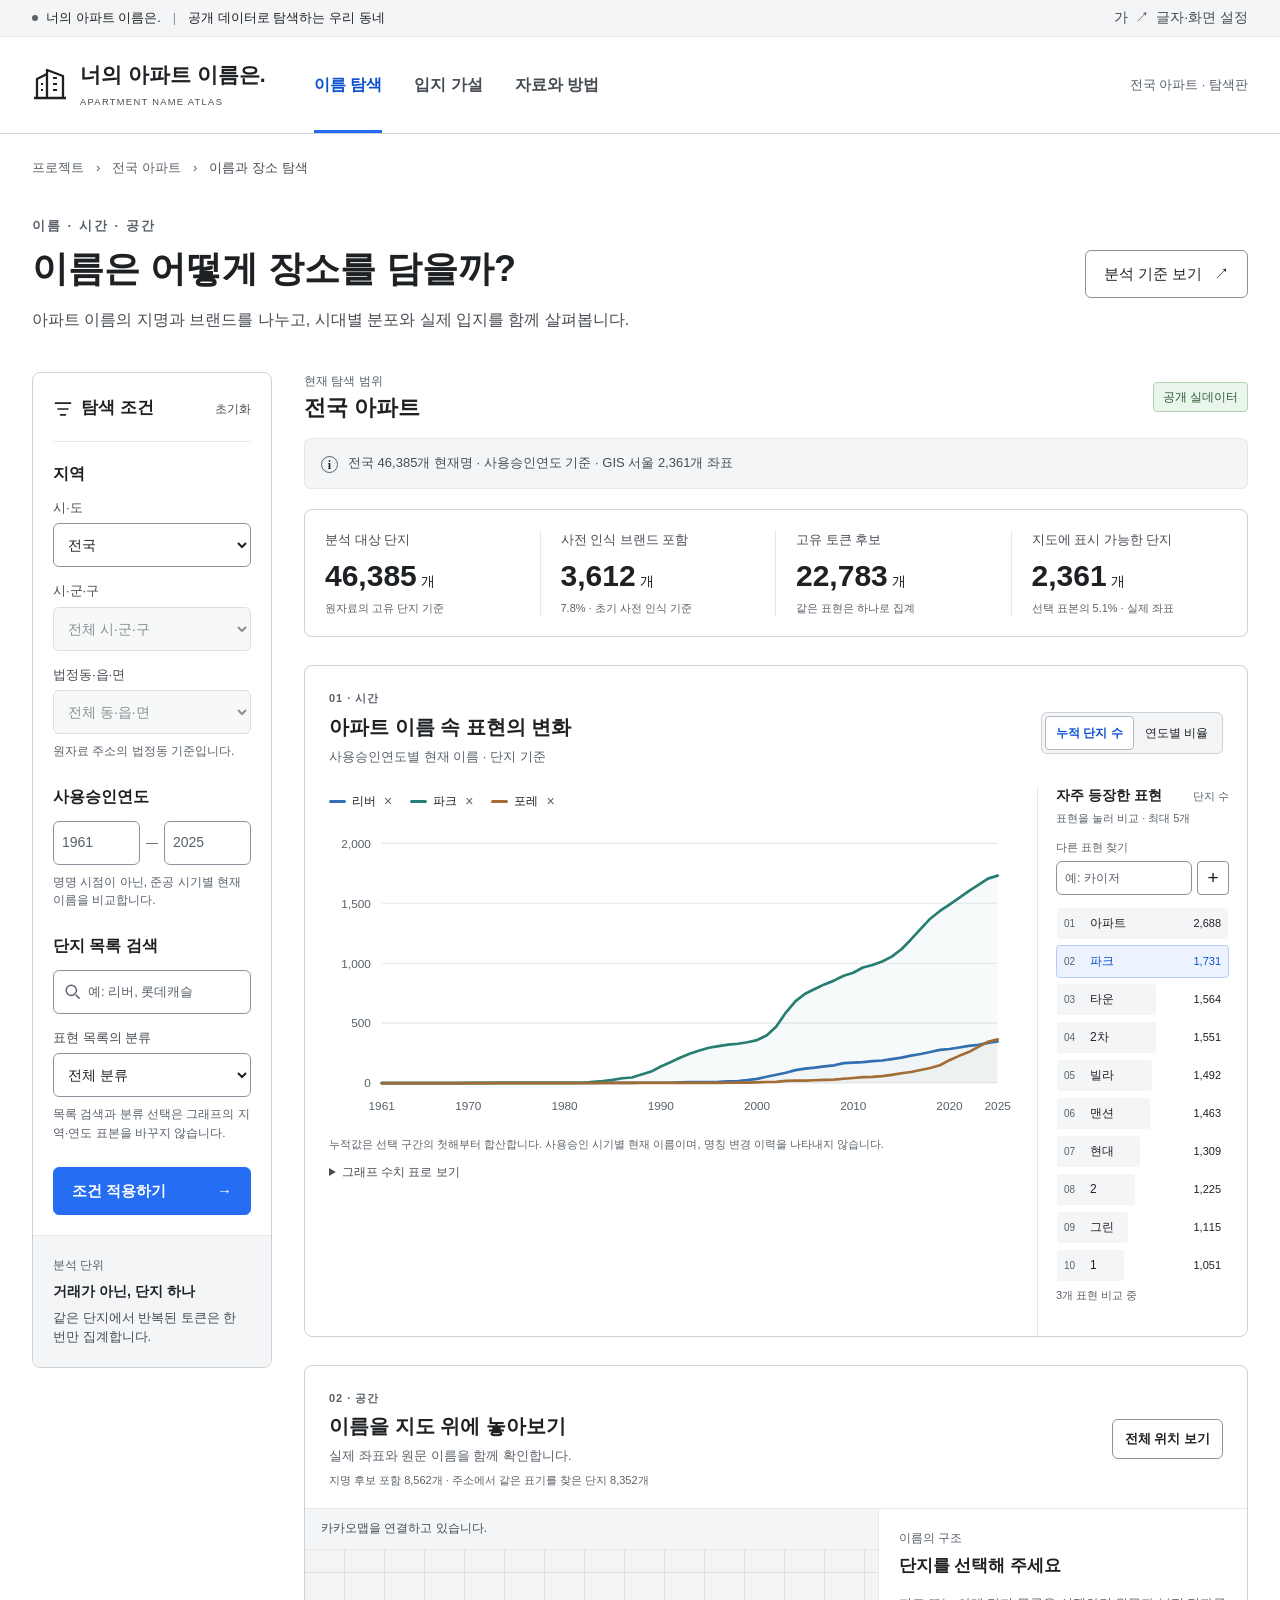
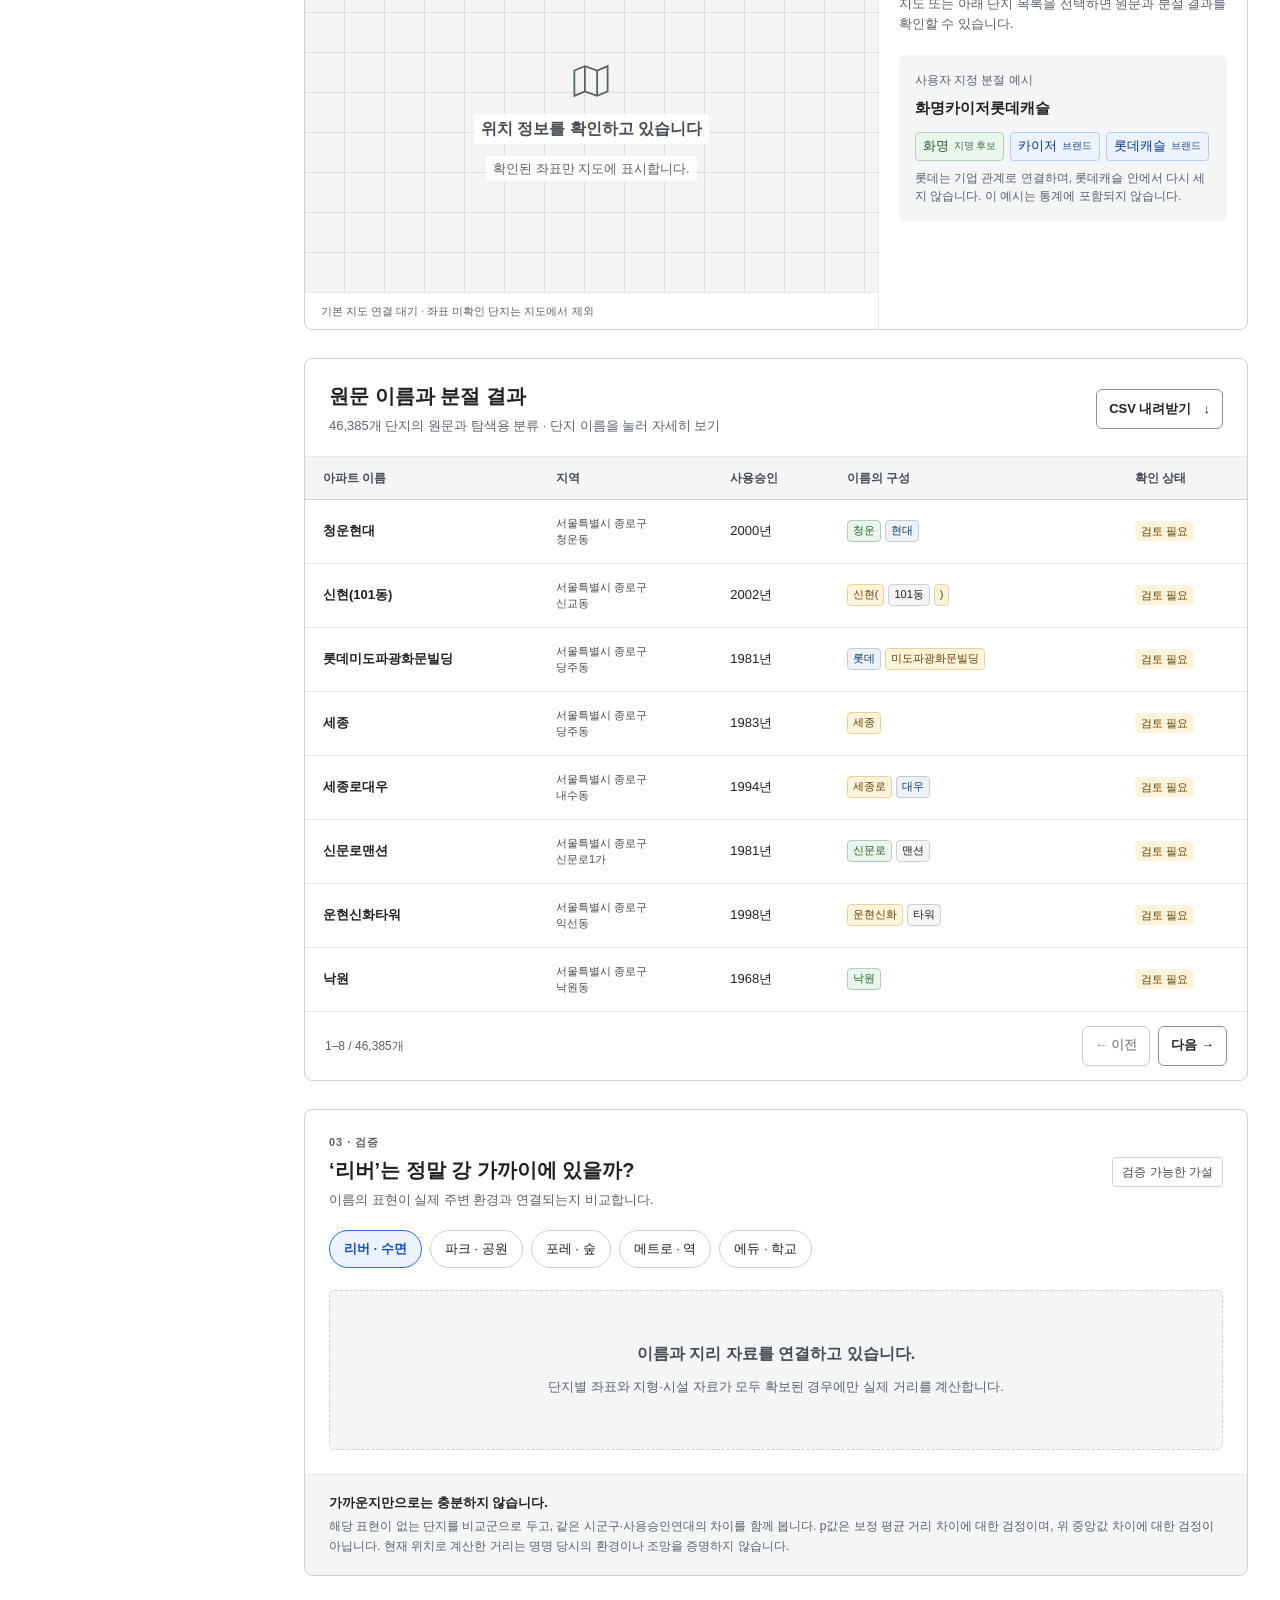
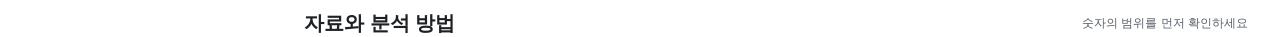
==== index.html @ b52bd885 "Build nationwide apartment name atlas with token trends and GIS comparisons" ====
<!doctype html>
<html lang="ko">
<head>
  <meta charset="utf-8">
  <meta name="viewport" content="width=device-width, initial-scale=1">
  <meta name="theme-color" content="#ffffff">
  <meta name="description" content="너의 아파트 이름은. — 전국 아파트 이름의 지명, 브랜드, 명칭과 실제 입지를 비교합니다.">
  <title>너의 아파트 이름은. · 이름과 장소 탐색</title>
  <link rel="stylesheet" href="./vendor/leaflet/leaflet.css">
  <link rel="stylesheet" href="./styles.css">
  <script defer src="./vendor/leaflet/leaflet.js"></script>
  <script type="module" src="./app.js"></script>
</head>
<body>
  <a class="skip-link" href="#main">본문 바로가기</a>
  <div class="utility-bar"><div class="container utility-inner"><span><span class="research-dot" aria-hidden="true"></span>너의 아파트 이름은. <span class="utility-separator">|</span> 공개 데이터로 탐색하는 우리 동네</span><button id="display-settings" class="text-button" aria-expanded="false" aria-controls="display-panel">가<span aria-hidden="true">↗</span> 글자·화면 설정</button></div></div>
  <header class="site-header">
    <div class="container header-inner">
      <a class="wordmark" href="#main" aria-label="너의 아파트 이름은. 처음으로"><svg viewBox="0 0 36 36" width="36" height="36" fill="none" aria-hidden="true"><path d="M5 31V12l10-5v24M15 31V3l16 6v22M2 31h32" stroke="currentColor" stroke-width="2.3" stroke-linejoin="round"/><path d="M21 11h4M21 17h4M21 23h4M9 17h2M9 23h2" stroke="currentColor" stroke-width="2.2"/></svg><span>너의 아파트 이름은.<small>APARTMENT NAME ATLAS</small></span></a>
      <nav aria-label="주요 메뉴"><a href="#explore" class="active">이름 탐색</a><a href="#geography">입지 가설</a><a href="#methodology">자료와 방법</a></nav>
      <span class="project-label">전국 아파트 · 탐색판</span>
    </div>
    <div id="display-panel" class="container display-panel" hidden><label for="font-scale">글자 크기<select id="font-scale"><option value="1">기본 100%</option><option value="1.1">크게 110%</option><option value="1.3">더 크게 130%</option><option value="1.5">가장 크게 150%</option></select></label><label class="checkbox-label"><input id="high-contrast" type="checkbox"> 선명한 화면</label></div>
  </header>
  <main id="main" class="container" tabindex="-1">
    <div class="breadcrumb" aria-label="현재 위치">프로젝트 <span aria-hidden="true">›</span> 전국 아파트 <span aria-hidden="true">›</span> <strong>이름과 장소 탐색</strong></div>
    <section class="page-intro" aria-labelledby="page-title"><div><p class="eyebrow">이름 · 시간 · 공간</p><h1 id="page-title">이름은 어떻게 장소를 담을까?</h1><p>아파트 이름의 지명과 브랜드를 나누고, 시대별 분포와 실제 입지를 함께 살펴봅니다.</p></div><a class="outline-button intro-link" href="#methodology">분석 기준 보기 <span aria-hidden="true">↗</span></a></section>
    <div id="global-error" class="alert error" role="alert" hidden></div>
    <div class="workspace" id="explore">
      <aside class="filters-panel" aria-labelledby="filter-title">
        <form id="filter-form">
          <div class="filter-heading"><h2 id="filter-title"><svg width="20" height="20" viewBox="0 0 24 24" fill="none" aria-hidden="true"><path d="M3 5h18M6 12h12M9 19h6" stroke="currentColor" stroke-width="2" stroke-linecap="round"/></svg>탐색 조건</h2><button id="reset-filters" type="button" class="text-button">초기화</button></div>
          <fieldset><legend>지역</legend><label for="sido">시·도</label><select id="sido" name="sido"><option value="">전국</option></select><label for="sigungu">시·군·구</label><select id="sigungu" name="sigungu" disabled><option value="">전체 시·군·구</option></select><label for="dong">법정동·읍·면</label><select id="dong" name="dong" disabled><option value="">전체 동·읍·면</option></select><p class="field-help">원자료 주소의 법정동 기준입니다.</p></fieldset>
          <fieldset><legend>사용승인연도</legend><div class="year-inputs"><label class="sr-only" for="year-from">시작 연도</label><input id="year-from" name="year_from" type="number" min="1900" max="2100" placeholder="전체"><span aria-hidden="true">—</span><label class="sr-only" for="year-to">종료 연도</label><input id="year-to" name="year_to" type="number" min="1900" max="2100" placeholder="전체"></div><p class="field-help">명명 시점이 아닌, 준공 시기별 현재 이름을 비교합니다.</p></fieldset>
          <fieldset><legend>단지 목록 검색</legend><label class="sr-only" for="name-search">아파트 이름 또는 표현</label><div class="search-input"><svg width="19" height="19" viewBox="0 0 24 24" fill="none" aria-hidden="true"><circle cx="10.5" cy="10.5" r="6.5" stroke="currentColor" stroke-width="1.8"/><path d="m16 16 5 5" stroke="currentColor" stroke-width="1.8"/></svg><input id="name-search" name="q" type="search" placeholder="예: 리버, 롯데캐슬"></div><label for="category">표현 목록의 분류</label><select id="category" name="category"><option value="">전체 분류</option><option value="place">지명</option><option value="brand">브랜드</option><option value="company">기업·그룹</option><option value="nature">자연 표현</option><option value="premium">기타 수식어</option><option value="building_type">주거 유형</option><option value="number">차수·숫자</option><option value="unclassified">개별 명칭·미분류</option></select><p class="field-help">목록 검색과 분류 선택은 그래프의 지역·연도 표본을 바꾸지 않습니다.</p></fieldset>
          <p id="filter-error" class="field-error" role="alert" hidden></p>
          <button class="primary-button apply-button" type="submit">조건 적용하기 <span aria-hidden="true">→</span></button>
        </form>
        <div class="sidebar-note"><span class="small-label">분석 단위</span><strong>거래가 아닌, 단지 하나</strong><p>같은 단지에서 반복된 토큰은 한 번만 집계합니다.</p></div>
      </aside>
      <div class="results" aria-busy="true" id="results">
        <div class="results-header"><div><span class="small-label">현재 탐색 범위</span><h2 id="scope-title">전국 아파트</h2></div><span id="dataset-badge" class="status-badge">자료 확인 중</span></div>
        <div id="data-notice" class="data-notice" role="status"><span class="info-symbol" aria-hidden="true">i</span><p>원자료와 분석 결과를 불러오고 있습니다.</p></div>
        <section class="metrics" aria-label="선택 범위 요약"><article><span>분석 대상 단지</span><strong id="metric-total">—</strong><small>원자료의 고유 단지 기준</small></article><article><span>사전 인식 브랜드 포함</span><strong id="metric-brand">—</strong><small id="metric-brand-note">이름 속 브랜드 사전 매칭</small></article><article><span>고유 토큰 후보</span><strong id="metric-tokens">—</strong><small>같은 표현은 하나로 집계</small></article><article><span>지도에 표시 가능한 단지</span><strong id="metric-geocoded">—</strong><small id="metric-geo-note">검증된 좌표가 있는 자료</small></article></section>
        <section class="panel trend-panel" aria-labelledby="trend-title"><div class="panel-heading"><div><p class="section-index">01 · 시간</p><h2 id="trend-title">아파트 이름 속 표현의 변화</h2><p>사용승인연도별 현재 이름 · 단지 기준</p></div><div class="segmented-control" role="group" aria-label="그래프 지표"><button type="button" data-chart-mode="cumulative" aria-pressed="true">누적 단지 수</button><button type="button" data-chart-mode="share" aria-pressed="false">연도별 비율</button></div></div><div class="chart-layout"><div class="chart-main"><div id="chart-legend" class="chart-legend" aria-label="그래프 범례"></div><div id="trend-chart" class="chart-container"><div class="empty-state compact"><p>연도별 자료를 불러오고 있습니다.</p></div></div><p class="chart-note" id="chart-note">누적값은 선택 구간의 첫해부터 합산합니다. 명칭 변경 이력을 나타내지 않습니다.</p><details class="chart-data"><summary>그래프 수치 표로 보기</summary><div id="chart-table" class="table-scroll"></div></details></div><div class="ranking"><div class="ranking-heading"><h3>자주 등장한 표현</h3><span>단지 수</span></div><p class="field-help">표현을 눌러 비교 · 최대 5개</p><form id="token-form" class="token-search-form"><label for="token-search">다른 표현 찾기</label><div><input id="token-search" type="search" list="token-suggestions" autocomplete="off" placeholder="예: 카이저"><button type="submit" aria-label="입력한 표현을 그래프에 추가">+</button></div><datalist id="token-suggestions"></datalist></form><div id="token-ranking" class="ranking-list"></div><div id="token-selection-feedback" class="field-help" role="status"></div></div></div></section>
        <section class="panel map-panel" aria-labelledby="map-title"><div class="panel-heading"><div><p class="section-index">02 · 공간</p><h2 id="map-title">이름을 지도 위에 놓아보기</h2><p>실제 좌표와 원문 이름을 함께 확인합니다.</p><p id="place-match-note"></p></div><button class="outline-button small" id="fit-map" type="button">전체 위치 보기</button></div><div class="map-layout"><div class="map-column"><div id="map-provider-status" class="map-provider-status" role="status">지도 설정을 확인하고 있습니다.</div><div id="map" tabindex="0" role="region" aria-label="아파트 위치 지도"><div class="map-placeholder"><svg viewBox="0 0 48 48" width="42" height="42" fill="none" aria-hidden="true"><path d="m5 12 12-5 14 5 12-5v29l-12 5-14-5-12 5V12Z" stroke="currentColor" stroke-width="2"/><path d="M17 7v29M31 12v29" stroke="currentColor" stroke-width="2"/></svg><strong>위치 정보를 확인하고 있습니다</strong><p>확인된 좌표만 지도에 표시합니다.</p></div></div><p id="map-note" class="map-note">기본 지도 연결 대기 · 좌표 미확인 단지는 지도에서 제외</p></div><aside class="name-detail" aria-labelledby="name-detail-title"><div class="detail-heading"><span class="small-label" id="detail-label">이름의 구조</span><h3 id="name-detail-title">단지를 선택해 주세요</h3></div><div id="detail-content"><p class="muted">지도 또는 아래 단지 목록을 선택하면 원문과 분절 결과를 확인할 수 있습니다.</p><div class="example-box"><span class="small-label">사용자 지정 분절 예시</span><p class="example-name">화명카이저롯데캐슬</p><div class="token-chips"><span class="token-chip place">화명<small>지명 후보</small></span><span class="token-chip brand">카이저<small>브랜드</small></span><span class="token-chip brand">롯데캐슬<small>브랜드</small></span></div><p class="field-help">롯데는 기업 관계로 연결하며, 롯데캐슬 안에서 다시 세지 않습니다. 이 예시는 통계에 포함되지 않습니다.</p></div></div></aside></div></section>
        <section class="panel apartments-panel" aria-labelledby="apartments-title"><div class="panel-heading"><div><h2 id="apartments-title">원문 이름과 분절 결과</h2><p id="table-description">분류 결과를 원자료와 대조할 수 있습니다.</p></div><button type="button" id="download-csv" class="outline-button small" disabled>CSV 내려받기 <span aria-hidden="true">↓</span></button></div><div class="table-scroll"><table class="apartments-table"><thead><tr><th scope="col">아파트 이름</th><th scope="col">지역</th><th scope="col">사용승인</th><th scope="col">이름의 구성</th><th scope="col">확인 상태</th></tr></thead><tbody id="apartments-body"><tr><td colspan="5" class="table-empty">단지 목록을 불러오고 있습니다.</td></tr></tbody></table></div><div class="pagination"><span id="pagination-info"></span><div><button class="outline-button small" id="prev-page" type="button" disabled>← 이전</button><button class="outline-button small" id="next-page" type="button" disabled>다음 →</button></div></div></section>
        <section id="geography" class="panel geography-panel" aria-labelledby="geography-title"><div class="panel-heading"><div><p class="section-index">03 · 검증</p><h2 id="geography-title">‘리버’는 정말 강 가까이에 있을까?</h2><p>이름의 표현이 실제 주변 환경과 연결되는지 비교합니다.</p></div><span class="neutral-badge">검증 가능한 가설</span></div><div id="hypothesis-tabs" class="hypothesis-tabs" role="group" aria-label="입지 가설 선택"><button type="button" data-hypothesis="river" aria-pressed="true">리버 · 수면</button><button type="button" data-hypothesis="park" aria-pressed="false">파크 · 공원</button><button type="button" data-hypothesis="forest" aria-pressed="false">포레 · 숲</button><button type="button" data-hypothesis="metro" aria-pressed="false">메트로 · 역</button><button type="button" data-hypothesis="school" aria-pressed="false">에듀 · 학교</button></div><div id="hypothesis-content" class="hypothesis-content"><div class="empty-state"><strong>이름과 지리 자료를 연결하고 있습니다.</strong><p>단지별 좌표와 지형·시설 자료가 모두 확보된 경우에만 실제 거리를 계산합니다.</p></div></div><div class="method-callout"><strong>가까운지만으로는 충분하지 않습니다.</strong><p>해당 표현이 없는 단지를 비교군으로 두고, 같은 시군구·사용승인연대의 차이를 함께 봅니다. p값은 보정 평균 거리 차이에 대한 검정이며, 위 중앙값 차이에 대한 검정이 아닙니다. 현재 위치로 계산한 거리는 명명 당시의 환경이나 조망을 증명하지 않습니다.</p></div></section>
        <section id="methodology" class="methodology" aria-labelledby="method-title"><div class="method-title"><h2 id="method-title">자료와 분석 방법</h2><span class="small-label">숫자의 범위를 먼저 확인하세요</span></div><details open><summary>어떤 아파트와 시기를 비교하나요?</summary><div class="details-body"><p id="source-description">원자료에 수록된 전국 아파트를 대상으로 합니다. 소규모 단지, 철거된 단지 등은 누락될 수 있으므로 전체 아파트의 전수조사로 해석하지 않습니다.</p><p>그래프의 시간축은 <strong>사용승인연도</strong>입니다. 1990년 준공 단지의 현재 이름에서 발견한 표현이 1990년에도 사용되었다고 단정할 수 없습니다. 실제 개명 역사는 별도 이력 자료가 필요합니다.</p><div id="source-links" class="source-links"></div><div id="data-warnings" class="data-warnings"></div></div></details><details><summary>지명·브랜드·나머지 명칭을 어떻게 구분하나요?</summary><div class="details-body"><p>긴 브랜드 명칭을 우선 보존하고, 주소와 지역명 사전을 대조해 지명 후보를 찾습니다. 한 이름에 여러 브랜드를 허용합니다. 자연 표현, 기타 수식어, 주거 유형과 미분류 문자열도 별도로 남깁니다.</p><p><strong>롯데캐슬과 카이저는 각각 브랜드</strong>입니다. 롯데는 기업·그룹 관계로 연결하고 롯데캐슬 내부에서 표면 토큰으로 중복 집계하지 않습니다. 분류는 탐색용 사전 매칭이며 수동 검토가 필요한 후보를 함께 표시합니다.</p></div></details><details><summary>누적 그래프와 입지 비교는 어떻게 읽나요?</summary><div class="details-body"><p>누적 단지 수는 선택한 연도 구간의 첫해부터 해당 표현을 포함한 고유 단지를 합산합니다. 연도별 비율은 같은 해 사용승인된 유효 단지를 분모로 계산합니다. 여러 표현이 공존하므로 토큰 비율의 합은 100%를 넘을 수 있습니다.</p><p>입지는 단지의 실제 좌표에서 대상 지형·시설까지 측정한 거리로 비교합니다. 출처가 확인되지 않거나 누락된 값은 추정해 채우지 않습니다. 지리적 연관성은 작명 의도, 주택 가격 효과, 실제 조망과 구분합니다.</p></div></details></section>
      </div>
    </div>
  </main>
  <footer class="site-footer"><div class="container footer-inner"><div><strong>너의 아파트 이름은.</strong><p>이름에 남은 도시의 언어를 관찰합니다.</p></div><p>공개 데이터 기반 아파트 이름·입지 탐색<br>KRDS 디자인 원칙 참조 · 정부기관 서비스가 아닙니다.</p></div></footer>
  <div id="toast" class="toast" role="status" hidden></div>
</body>
</html>
---- vendor/leaflet/leaflet.css ----
/* required styles */

.leaflet-pane,
.leaflet-tile,
.leaflet-marker-icon,
.leaflet-marker-shadow,
.leaflet-tile-container,
.leaflet-pane > svg,
.leaflet-pane > canvas,
.leaflet-zoom-box,
.leaflet-image-layer,
.leaflet-layer {
	position: absolute;
	left: 0;
	top: 0;
	}
.leaflet-container {
	overflow: hidden;
	}
.leaflet-tile,
.leaflet-marker-icon,
.leaflet-marker-shadow {
	-webkit-user-select: none;
	   -moz-user-select: none;
	        user-select: none;
	  -webkit-user-drag: none;
	}
/* Prevents IE11 from highlighting tiles in blue */
.leaflet-tile::selection {
	background: transparent;
}
/* Safari renders non-retina tile on retina better with this, but Chrome is worse */
.leaflet-safari .leaflet-tile {
	image-rendering: -webkit-optimize-contrast;
	}
/* hack that prevents hw layers "stretching" when loading new tiles */
.leaflet-safari .leaflet-tile-container {
	width: 1600px;
	height: 1600px;
	-webkit-transform-origin: 0 0;
	}
.leaflet-marker-icon,
.leaflet-marker-shadow {
	display: block;
	}
/* .leaflet-container svg: reset svg max-width decleration shipped in Joomla! (joomla.org) 3.x */
/* .leaflet-container img: map is broken in FF if you have max-width: 100% on tiles */
.leaflet-container .leaflet-overlay-pane svg {
	max-width: none !important;
	max-height: none !important;
	}
.leaflet-container .leaflet-marker-pane img,
.leaflet-container .leaflet-shadow-pane img,
.leaflet-container .leaflet-tile-pane img,
.leaflet-container img.leaflet-image-layer,
.leaflet-container .leaflet-tile {
	max-width: none !important;
	max-height: none !important;
	width: auto;
	padding: 0;
	}

.leaflet-container img.leaflet-tile {
	/* See: https://bugs.chromium.org/p/chromium/issues/detail?id=600120 */
	mix-blend-mode: plus-lighter;
}

.leaflet-container.leaflet-touch-zoom {
	-ms-touch-action: pan-x pan-y;
	touch-action: pan-x pan-y;
	}
.leaflet-container.leaflet-touch-drag {
	-ms-touch-action: pinch-zoom;
	/* Fallback for FF which doesn't support pinch-zoom */
	touch-action: none;
	touch-action: pinch-zoom;
}
.leaflet-container.leaflet-touch-drag.leaflet-touch-zoom {
	-ms-touch-action: none;
	touch-action: none;
}
.leaflet-container {
	-webkit-tap-highlight-color: transparent;
}
.leaflet-container a {
	-webkit-tap-highlight-color: rgba(51, 181, 229, 0.4);
}
.leaflet-tile {
	filter: inherit;
	visibility: hidden;
	}
.leaflet-tile-loaded {
	visibility: inherit;
	}
.leaflet-zoom-box {
	width: 0;
	height: 0;
	-moz-box-sizing: border-box;
	     box-sizing: border-box;
	z-index: 800;
	}
/* workaround for https://bugzilla.mozilla.org/show_bug.cgi?id=888319 */
.leaflet-overlay-pane svg {
	-moz-user-select: none;
	}

.leaflet-pane         { z-index: 400; }

.leaflet-tile-pane    { z-index: 200; }
.leaflet-overlay-pane { z-index: 400; }
.leaflet-shadow-pane  { z-index: 500; }
.leaflet-marker-pane  { z-index: 600; }
.leaflet-tooltip-pane   { z-index: 650; }
.leaflet-popup-pane   { z-index: 700; }

.leaflet-map-pane canvas { z-index: 100; }
.leaflet-map-pane svg    { z-index: 200; }

.leaflet-vml-shape {
	width: 1px;
	height: 1px;
	}
.lvml {
	behavior: url(#default#VML);
	display: inline-block;
	position: absolute;
	}


/* control positioning */

.leaflet-control {
	position: relative;
	z-index: 800;
	pointer-events: visiblePainted; /* IE 9-10 doesn't have auto */
	pointer-events: auto;
	}
.leaflet-top,
.leaflet-bottom {
	position: absolute;
	z-index: 1000;
	pointer-events: none;
	}
.leaflet-top {
	top: 0;
	}
.leaflet-right {
	right: 0;
	}
.leaflet-bottom {
	bottom: 0;
	}
.leaflet-left {
	left: 0;
	}
.leaflet-control {
	float: left;
	clear: both;
	}
.leaflet-right .leaflet-control {
	float: right;
	}
.leaflet-top .leaflet-control {
	margin-top: 10px;
	}
.leaflet-bottom .leaflet-control {
	margin-bottom: 10px;
	}
.leaflet-left .leaflet-control {
	margin-left: 10px;
	}
.leaflet-right .leaflet-control {
	margin-right: 10px;
	}


/* zoom and fade animations */

.leaflet-fade-anim .leaflet-popup {
	opacity: 0;
	-webkit-transition: opacity 0.2s linear;
	   -moz-transition: opacity 0.2s linear;
	        transition: opacity 0.2s linear;
	}
.leaflet-fade-anim .leaflet-map-pane .leaflet-popup {
	opacity: 1;
	}
.leaflet-zoom-animated {
	-webkit-transform-origin: 0 0;
	    -ms-transform-origin: 0 0;
	        transform-origin: 0 0;
	}
svg.leaflet-zoom-animated {
	will-change: transform;
}

.leaflet-zoom-anim .leaflet-zoom-animated {
	-webkit-transition: -webkit-transform 0.25s cubic-bezier(0,0,0.25,1);
	   -moz-transition:    -moz-transform 0.25s cubic-bezier(0,0,0.25,1);
	        transition:         transform 0.25s cubic-bezier(0,0,0.25,1);
	}
.leaflet-zoom-anim .leaflet-tile,
.leaflet-pan-anim .leaflet-tile {
	-webkit-transition: none;
	   -moz-transition: none;
	        transition: none;
	}

.leaflet-zoom-anim .leaflet-zoom-hide {
	visibility: hidden;
	}


/* cursors */

.leaflet-interactive {
	cursor: pointer;
	}
.leaflet-grab {
	cursor: -webkit-grab;
	cursor:    -moz-grab;
	cursor:         grab;
	}
.leaflet-crosshair,
.leaflet-crosshair .leaflet-interactive {
	cursor: crosshair;
	}
.leaflet-popup-pane,
.leaflet-control {
	cursor: auto;
	}
.leaflet-dragging .leaflet-grab,
.leaflet-dragging .leaflet-grab .leaflet-interactive,
.leaflet-dragging .leaflet-marker-draggable {
	cursor: move;
	cursor: -webkit-grabbing;
	cursor:    -moz-grabbing;
	cursor:         grabbing;
	}

/* marker & overlays interactivity */
.leaflet-marker-icon,
.leaflet-marker-shadow,
.leaflet-image-layer,
.leaflet-pane > svg path,
.leaflet-tile-container {
	pointer-events: none;
	}

.leaflet-marker-icon.leaflet-interactive,
.leaflet-image-layer.leaflet-interactive,
.leaflet-pane > svg path.leaflet-interactive,
svg.leaflet-image-layer.leaflet-interactive path {
	pointer-events: visiblePainted; /* IE 9-10 doesn't have auto */
	pointer-events: auto;
	}

/* visual tweaks */

.leaflet-container {
	background: #ddd;
	outline-offset: 1px;
	}
.leaflet-container a {
	color: #0078A8;
	}
.leaflet-zoom-box {
	border: 2px dotted #38f;
	background: rgba(255,255,255,0.5);
	}


/* general typography */
.leaflet-container {
	font-family: "Helvetica Neue", Arial, Helvetica, sans-serif;
	font-size: 12px;
	font-size: 0.75rem;
	line-height: 1.5;
	}


/* general toolbar styles */

.leaflet-bar {
	box-shadow: 0 1px 5px rgba(0,0,0,0.65);
	border-radius: 4px;
	}
.leaflet-bar a {
	background-color: #fff;
	border-bottom: 1px solid #ccc;
	width: 26px;
	height: 26px;
	line-height: 26px;
	display: block;
	text-align: center;
	text-decoration: none;
	color: black;
	}
.leaflet-bar a,
.leaflet-control-layers-toggle {
	background-position: 50% 50%;
	background-repeat: no-repeat;
	display: block;
	}
.leaflet-bar a:hover,
.leaflet-bar a:focus {
	background-color: #f4f4f4;
	}
.leaflet-bar a:first-child {
	border-top-left-radius: 4px;
	border-top-right-radius: 4px;
	}
.leaflet-bar a:last-child {
	border-bottom-left-radius: 4px;
	border-bottom-right-radius: 4px;
	border-bottom: none;
	}
.leaflet-bar a.leaflet-disabled {
	cursor: default;
	background-color: #f4f4f4;
	color: #bbb;
	}

.leaflet-touch .leaflet-bar a {
	width: 30px;
	height: 30px;
	line-height: 30px;
	}
.leaflet-touch .leaflet-bar a:first-child {
	border-top-left-radius: 2px;
	border-top-right-radius: 2px;
	}
.leaflet-touch .leaflet-bar a:last-child {
	border-bottom-left-radius: 2px;
	border-bottom-right-radius: 2px;
	}

/* zoom control */

.leaflet-control-zoom-in,
.leaflet-control-zoom-out {
	font: bold 18px 'Lucida Console', Monaco, monospace;
	text-indent: 1px;
	}

.leaflet-touch .leaflet-control-zoom-in, .leaflet-touch .leaflet-control-zoom-out  {
	font-size: 22px;
	}


/* layers control */

.leaflet-control-layers {
	box-shadow: 0 1px 5px rgba(0,0,0,0.4);
	background: #fff;
	border-radius: 5px;
	}
.leaflet-control-layers-toggle {
	background-image: url(images/layers.png);
	width: 36px;
	height: 36px;
	}
.leaflet-retina .leaflet-control-layers-toggle {
	background-image: url(images/layers-2x.png);
	background-size: 26px 26px;
	}
.leaflet-touch .leaflet-control-layers-toggle {
	width: 44px;
	height: 44px;
	}
.leaflet-control-layers .leaflet-control-layers-list,
.leaflet-control-layers-expanded .leaflet-control-layers-toggle {
	display: none;
	}
.leaflet-control-layers-expanded .leaflet-control-layers-list {
	display: block;
	position: relative;
	}
.leaflet-control-layers-expanded {
	padding: 6px 10px 6px 6px;
	color: #333;
	background: #fff;
	}
.leaflet-control-layers-scrollbar {
	overflow-y: scroll;
	overflow-x: hidden;
	padding-right: 5px;
	}
.leaflet-control-layers-selector {
	margin-top: 2px;
	position: relative;
	top: 1px;
	}
.leaflet-control-layers label {
	display: block;
	font-size: 13px;
	font-size: 1.08333em;
	}
.leaflet-control-layers-separator {
	height: 0;
	border-top: 1px solid #ddd;
	margin: 5px -10px 5px -6px;
	}

/* Default icon URLs */
.leaflet-default-icon-path { /* used only in path-guessing heuristic, see L.Icon.Default */
	background-image: url(images/marker-icon.png);
	}


/* attribution and scale controls */

.leaflet-container .leaflet-control-attribution {
	background: #fff;
	background: rgba(255, 255, 255, 0.8);
	margin: 0;
	}
.leaflet-control-attribution,
.leaflet-control-scale-line {
	padding: 0 5px;
	color: #333;
	line-height: 1.4;
	}
.leaflet-control-attribution a {
	text-decoration: none;
	}
.leaflet-control-attribution a:hover,
.leaflet-control-attribution a:focus {
	text-decoration: underline;
	}
.leaflet-attribution-flag {
	display: inline !important;
	vertical-align: baseline !important;
	width: 1em;
	height: 0.6669em;
	}
.leaflet-left .leaflet-control-scale {
	margin-left: 5px;
	}
.leaflet-bottom .leaflet-control-scale {
	margin-bottom: 5px;
	}
.leaflet-control-scale-line {
	border: 2px solid #777;
	border-top: none;
	line-height: 1.1;
	padding: 2px 5px 1px;
	white-space: nowrap;
	-moz-box-sizing: border-box;
	     box-sizing: border-box;
	background: rgba(255, 255, 255, 0.8);
	text-shadow: 1px 1px #fff;
	}
.leaflet-control-scale-line:not(:first-child) {
	border-top: 2px solid #777;
	border-bottom: none;
	margin-top: -2px;
	}
.leaflet-control-scale-line:not(:first-child):not(:last-child) {
	border-bottom: 2px solid #777;
	}

.leaflet-touch .leaflet-control-attribution,
.leaflet-touch .leaflet-control-layers,
.leaflet-touch .leaflet-bar {
	box-shadow: none;
	}
.leaflet-touch .leaflet-control-layers,
.leaflet-touch .leaflet-bar {
	border: 2px solid rgba(0,0,0,0.2);
	background-clip: padding-box;
	}


/* popup */

.leaflet-popup {
	position: absolute;
	text-align: center;
	margin-bottom: 20px;
	}
.leaflet-popup-content-wrapper {
	padding: 1px;
	text-align: left;
	border-radius: 12px;
	}
.leaflet-popup-content {
	margin: 13px 24px 13px 20px;
	line-height: 1.3;
	font-size: 13px;
	font-size: 1.08333em;
	min-height: 1px;
	}
.leaflet-popup-content p {
	margin: 17px 0;
	margin: 1.3em 0;
	}
.leaflet-popup-tip-container {
	width: 40px;
	height: 20px;
	position: absolute;
	left: 50%;
	margin-top: -1px;
	margin-left: -20px;
	overflow: hidden;
	pointer-events: none;
	}
.leaflet-popup-tip {
	width: 17px;
	height: 17px;
	padding: 1px;

	margin: -10px auto 0;
	pointer-events: auto;

	-webkit-transform: rotate(45deg);
	   -moz-transform: rotate(45deg);
	    -ms-transform: rotate(45deg);
	        transform: rotate(45deg);
	}
.leaflet-popup-content-wrapper,
.leaflet-popup-tip {
	background: white;
	color: #333;
	box-shadow: 0 3px 14px rgba(0,0,0,0.4);
	}
.leaflet-container a.leaflet-popup-close-button {
	position: absolute;
	top: 0;
	right: 0;
	border: none;
	text-align: center;
	width: 24px;
	height: 24px;
	font: 16px/24px Tahoma, Verdana, sans-serif;
	color: #757575;
	text-decoration: none;
	background: transparent;
	}
.leaflet-container a.leaflet-popup-close-button:hover,
.leaflet-container a.leaflet-popup-close-button:focus {
	color: #585858;
	}
.leaflet-popup-scrolled {
	overflow: auto;
	}

.leaflet-oldie .leaflet-popup-content-wrapper {
	-ms-zoom: 1;
	}
.leaflet-oldie .leaflet-popup-tip {
	width: 24px;
	margin: 0 auto;

	-ms-filter: "progid:DXImageTransform.Microsoft.Matrix(M11=0.70710678, M12=0.70710678, M21=-0.70710678, M22=0.70710678)";
	filter: progid:DXImageTransform.Microsoft.Matrix(M11=0.70710678, M12=0.70710678, M21=-0.70710678, M22=0.70710678);
	}

.leaflet-oldie .leaflet-control-zoom,
.leaflet-oldie .leaflet-control-layers,
.leaflet-oldie .leaflet-popup-content-wrapper,
.leaflet-oldie .leaflet-popup-tip {
	border: 1px solid #999;
	}


/* div icon */

.leaflet-div-icon {
	background: #fff;
	border: 1px solid #666;
	}


/* Tooltip */
/* Base styles for the element that has a tooltip */
.leaflet-tooltip {
	position: absolute;
	padding: 6px;
	background-color: #fff;
	border: 1px solid #fff;
	border-radius: 3px;
	color: #222;
	white-space: nowrap;
	-webkit-user-select: none;
	-moz-user-select: none;
	-ms-user-select: none;
	user-select: none;
	pointer-events: none;
	box-shadow: 0 1px 3px rgba(0,0,0,0.4);
	}
.leaflet-tooltip.leaflet-interactive {
	cursor: pointer;
	pointer-events: auto;
	}
.leaflet-tooltip-top:before,
.leaflet-tooltip-bottom:before,
.leaflet-tooltip-left:before,
.leaflet-tooltip-right:before {
	position: absolute;
	pointer-events: none;
	border: 6px solid transparent;
	background: transparent;
	content: "";
	}

/* Directions */

.leaflet-tooltip-bottom {
	margin-top: 6px;
}
.leaflet-tooltip-top {
	margin-top: -6px;
}
.leaflet-tooltip-bottom:before,
.leaflet-tooltip-top:before {
	left: 50%;
	margin-left: -6px;
	}
.leaflet-tooltip-top:before {
	bottom: 0;
	margin-bottom: -12px;
	border-top-color: #fff;
	}
.leaflet-tooltip-bottom:before {
	top: 0;
	margin-top: -12px;
	margin-left: -6px;
	border-bottom-color: #fff;
	}
.leaflet-tooltip-left {
	margin-left: -6px;
}
.leaflet-tooltip-right {
	margin-left: 6px;
}
.leaflet-tooltip-left:before,
.leaflet-tooltip-right:before {
	top: 50%;
	margin-top: -6px;
	}
.leaflet-tooltip-left:before {
	right: 0;
	margin-right: -12px;
	border-left-color: #fff;
	}
.leaflet-tooltip-right:before {
	left: 0;
	margin-left: -12px;
	border-right-color: #fff;
	}

/* Printing */

@media print {
	/* Prevent printers from removing background-images of controls. */
	.leaflet-control {
		-webkit-print-color-adjust: exact;
		print-color-adjust: exact;
		}
	}
---- styles.css ----
:root{--primary:#256ef4;--primary-deep:#0b50d0;--primary-soft:#ecf2fe;--ink:#1e2124;--body:#464c53;--muted:#58616a;--line:#cdd1d5;--line-light:#e6e8ea;--surface:#f4f5f6;--canvas:#fff;--font-scale:1;color-scheme:light;font-family:"Pretendard GOV",Pretendard,-apple-system,BlinkMacSystemFont,"Apple SD Gothic Neo","Noto Sans KR","Malgun Gothic",sans-serif;font-size:calc(17px * var(--font-scale));line-height:1.5;color:var(--ink);background:var(--canvas)}*{box-sizing:border-box}body{margin:0}button,input,select{font:inherit}button,a,input,select,summary{-webkit-tap-highlight-color:transparent}button{cursor:pointer}button:disabled{cursor:not-allowed;opacity:.48}a{color:var(--primary-deep)}a:focus-visible,button:focus-visible,select:focus-visible,input:focus-visible,summary:focus-visible,[tabindex]:focus-visible{outline:4px solid var(--primary);outline-offset:3px}h1,h2,h3,p{margin:0}h1,h2,h3{line-height:1.35}svg{flex-shrink:0}button{color:var(--ink)}[hidden]{display:none!important}.container{max-width:1440px;margin:auto;padding-inline:32px}.sr-only{position:absolute;width:1px;height:1px;overflow:hidden;clip:rect(0,0,0,0);white-space:nowrap}.skip-link{position:fixed;top:-100px;left:24px;padding:16px 24px;background:var(--primary);color:#fff;z-index:9999}.skip-link:focus{top:8px}.utility-bar{background:var(--surface);font-size:.765rem;border-bottom:1px solid var(--line-light)}.utility-inner{min-height:36px;display:flex;align-items:center;justify-content:space-between;gap:16px}.utility-inner>span{display:flex;align-items:center;gap:8px}.research-dot{width:6px;height:6px;border-radius:50%;background:#58616a}.utility-separator{color:#8a949e;margin-inline:4px}.text-button{padding:4px 0;min-height:32px;border:0;background:transparent;font-size:.824rem;color:var(--body);display:inline-flex;align-items:center;gap:7px}.text-button:hover{text-decoration:underline}.site-header{border-bottom:1px solid var(--line);background:var(--canvas)}.header-inner{display:flex;align-items:center;gap:48px;min-height:96px}.wordmark{color:var(--ink);text-decoration:none;display:flex;gap:12px;align-items:center;flex-shrink:0}.wordmark>span{font-size:1.25rem;font-weight:750;line-height:1.3}.wordmark small{display:block;font-size:.55rem;font-weight:500;letter-spacing:1.3px;margin-top:6px;color:var(--body)}.header-inner nav{height:96px;display:flex;align-items:stretch;gap:32px}.header-inner nav a{display:flex;align-items:center;position:relative;color:var(--body);text-decoration:none;font-weight:650;font-size:.941rem;white-space:nowrap}.header-inner nav a.active{color:var(--primary-deep)}.header-inner nav a.active:after{content:"";position:absolute;bottom:0;height:3px;background:var(--primary);left:0;right:0}.project-label{font-size:.765rem;color:var(--muted);margin-left:auto;white-space:nowrap}.display-panel{display:flex;gap:24px;align-items:center;justify-content:flex-end;padding-block:16px;border-top:1px solid var(--line-light)}.display-panel label{display:flex;align-items:center;gap:12px;font-size:.882rem}.display-panel select{width:auto;min-height:40px;margin:0}.checkbox-label input{width:18px;height:18px}.breadcrumb{padding-block:24px;font-size:.765rem;color:var(--muted);display:flex;gap:12px;align-items:center}.breadcrumb strong{font-weight:500;color:var(--body)}.page-intro{display:flex;align-items:center;justify-content:space-between;gap:24px;padding:14px 0 40px}.eyebrow{font-size:.765rem;letter-spacing:2px;font-weight:650;color:var(--muted);margin-bottom:10px}.page-intro h1{font-size:2.118rem;font-weight:750;letter-spacing:0;margin-bottom:14px}.page-intro>div>p:last-child{font-size:.941rem;color:var(--body);max-width:800px}.outline-button,.primary-button{min-height:48px;padding:10px 18px;display:inline-flex;align-items:center;justify-content:center;gap:12px;border-radius:6px;font-size:.882rem;font-weight:600;line-height:1.4;text-decoration:none;white-space:nowrap}.outline-button{border:1px solid #8a949e;background:var(--canvas);color:var(--ink)}.outline-button:hover:not(:disabled){background:var(--surface)}.outline-button.small{min-height:40px;padding:8px 12px;font-size:.765rem}.primary-button{background:var(--primary);color:white;border:1px solid var(--primary)}.primary-button:hover{background:var(--primary-deep)}.intro-link{font-weight:500}.workspace{display:grid;grid-template-columns:240px minmax(0,1fr);gap:32px;align-items:start;scroll-margin-top:24px}.filters-panel{border:1px solid var(--line);border-radius:8px;position:sticky;top:24px;overflow:hidden}.filters-panel form{padding:20px}.filter-heading{display:flex;align-items:center;justify-content:space-between;border-bottom:1px solid var(--line-light);padding-bottom:16px;margin-bottom:20px;gap:8px}.filter-heading h2{font-size:1rem;display:flex;align-items:center;gap:8px}.filter-heading .text-button{font-size:.706rem;white-space:nowrap}.filters-panel fieldset{border:0;margin:0 0 24px;padding:0;min-width:0}.filters-panel legend{padding:0;font-size:.941rem;font-weight:700;margin-bottom:12px}.filters-panel label{display:block;font-size:.765rem;font-weight:500;color:var(--body);margin:14px 0 6px}.filters-panel label:first-of-type{margin-top:0}select,input{color:var(--ink);background:var(--canvas);border:1px solid #8a949e;border-radius:6px;min-height:44px;width:100%;padding:9px 10px;font-size:.824rem}select{padding-right:30px}select:disabled{background:var(--surface);border-color:var(--line);color:var(--muted)}input::placeholder{color:var(--muted)}.field-help{font-size:.706rem;color:var(--muted);line-height:1.55;margin-top:8px}.year-inputs{display:grid;grid-template-columns:minmax(0,1fr) 12px minmax(0,1fr);gap:6px;align-items:center}.year-inputs input{padding-inline:8px;font-variant-numeric:tabular-nums}.year-inputs>span{font-size:.706rem;color:var(--muted);text-align:center}.search-input{position:relative;display:flex;align-items:center}.search-input svg{position:absolute;left:10px;color:var(--muted)}.search-input input{padding-left:34px;font-size:.765rem}.apply-button{width:100%;justify-content:space-between}.sidebar-note{padding:20px;background:var(--surface);border-top:1px solid var(--line-light)}.small-label{display:block;font-size:.706rem;color:var(--muted);margin-bottom:5px}.sidebar-note strong{font-size:.824rem;display:block;margin-top:7px}.sidebar-note p{font-size:.765rem;color:var(--body);margin-top:6px}.results{min-width:0}.results-header{display:flex;justify-content:space-between;align-items:center;margin:0 0 16px;gap:16px}.results-header h2{font-size:1.294rem}.results-header .small-label{margin-bottom:3px}.status-badge,.neutral-badge{font-size:.706rem;padding:5px 9px;border:1px solid var(--line);border-radius:4px;color:var(--body);white-space:nowrap;background:var(--canvas)}.status-badge.ready{background:#eaf6ec;border-color:#b2cfb7;color:#285d33}.data-notice{padding:14px 16px;background:var(--surface);border:1px solid var(--line-light);border-radius:6px;display:flex;gap:10px;align-items:flex-start;margin-bottom:20px}.data-notice p{font-size:.765rem;line-height:1.6;color:var(--body)}.info-symbol{font-family:Georgia,serif;display:flex;align-items:center;justify-content:center;border:1.5px solid var(--muted);border-radius:50%;width:17px;height:17px;font-size:12px;font-weight:bold;flex-shrink:0;margin-top:3px}.metrics{display:grid;grid-template-columns:repeat(4,minmax(0,1fr));margin-bottom:28px;border:1px solid var(--line);border-radius:8px;background:var(--canvas);padding-block:20px}.metrics article{padding:0 20px;border-right:1px solid var(--line-light);display:flex;flex-direction:column;justify-content:space-between;gap:7px}.metrics article:last-child{border:0}.metrics article>span{font-size:.765rem;color:var(--body)}.metrics article>strong{font-size:1.765rem;font-weight:750;line-height:1.25;font-variant-numeric:tabular-nums}.metrics article>small{font-size:.647rem;color:var(--muted);line-height:1.4}.metric-unit{font-size:.824rem;font-weight:400;margin-left:4px}.panel{border:1px solid var(--line);border-radius:8px;margin-bottom:28px;overflow:hidden;background:var(--canvas)}.panel-heading{padding:24px 24px 20px;display:flex;justify-content:space-between;align-items:center;gap:16px}.panel-heading h2{font-size:1.176rem;font-weight:700}.panel-heading p:not(.section-index){font-size:.765rem;color:var(--muted);margin-top:6px}.section-index{font-size:.647rem;letter-spacing:1px;color:var(--muted);font-weight:650;margin-bottom:7px}.segmented-control{display:flex;flex-shrink:0;background:var(--surface);border:1px solid var(--line);padding:3px;border-radius:6px;align-self:flex-start;margin-top:22px}.segmented-control button{font-size:.706rem;padding:7px 10px;min-height:32px;border:1px solid transparent;background:transparent;border-radius:4px;white-space:nowrap}.segmented-control button[aria-pressed=true]{color:var(--primary-deep);background:var(--canvas);border-color:#b1b8be;font-weight:700}.chart-layout{display:grid;grid-template-columns:minmax(0,1fr) 210px}.chart-main{padding:0 20px 18px 24px;min-width:0}.chart-legend{display:flex;flex-wrap:wrap;gap:8px 18px;min-height:30px;font-size:.706rem;margin-bottom:8px}.chart-legend>span{display:flex;gap:7px;align-items:center}.legend-line{width:17px;height:3px;border-radius:2px;background:var(--line-color)}.chart-container{min-height:244px;position:relative}.chart-container svg{display:block;width:100%;height:auto;overflow:visible}.chart-container text{font-family:inherit;font-size:11px;fill:var(--muted)}.chart-note{font-size:.647rem;color:var(--muted);margin-top:12px;line-height:1.65}.chart-data{margin-top:10px}.chart-data summary{font-size:.706rem;color:var(--body);cursor:pointer;width:fit-content;min-height:30px}.chart-data table{margin:10px 0;font-size:.706rem}.chart-data th,.chart-data td{padding:6px 10px;white-space:nowrap}.ranking{border-left:1px solid var(--line-light);padding:0 18px 20px}.ranking-heading{display:flex;align-items:center;justify-content:space-between;gap:8px}.ranking-heading h3{font-size:.824rem}.ranking-heading>span{font-size:.647rem;color:var(--muted)}.ranking .field-help{margin:5px 0 12px;font-size:.647rem}.ranking-list{display:flex;flex-direction:column;gap:5px}.ranking-item{border:1px solid transparent;border-radius:4px;position:relative;background:transparent;display:grid;grid-template-columns:18px minmax(0,1fr) auto;align-items:center;gap:8px;width:100%;min-height:33px;padding:5px 7px;isolation:isolate;text-align:left;font-size:.706rem}.ranking-item:before{content:"";background:var(--surface);height:100%;position:absolute;left:0;top:0;width:var(--bar-width,0);z-index:-1;border-radius:3px}.ranking-item[aria-pressed=true]{border-color:#b1cefb;background:#ecf2fe;color:var(--primary-deep)}.ranking-item[aria-pressed=true]:before{background:transparent}.ranking-num{font-size:.588rem;color:var(--muted)}.ranking-token{overflow:hidden;text-overflow:ellipsis;white-space:nowrap}.ranking-value{font-variant-numeric:tabular-nums;font-size:.647rem}.map-layout{display:grid;grid-template-columns:minmax(0,1.55fr) minmax(240px,1fr);border-top:1px solid var(--line-light)}.map-column{min-width:0}#map{height:342px;position:relative;background:#eef0ed;z-index:0}.map-placeholder{height:100%;min-height:300px;display:flex;justify-content:center;align-items:center;text-align:center;flex-direction:column;gap:12px;padding:30px;color:var(--muted);background:repeating-linear-gradient(0deg,transparent,transparent 39px,#dde1dd 39px,#dde1dd 40px),repeating-linear-gradient(90deg,#f4f5f3,#f4f5f3 39px,#dde1dd 39px,#dde1dd 40px)}.map-placeholder strong{font-size:.941rem;background:rgba(255,255,255,.88);padding:3px 7px;color:var(--body)}.map-placeholder p{font-size:.765rem;background:rgba(255,255,255,.88);padding:3px 7px}.map-note{padding:10px 16px;font-size:.647rem;color:var(--muted);border-top:1px solid var(--line-light)}.name-detail{border-left:1px solid var(--line-light);padding:20px;overflow-wrap:anywhere}.detail-heading h3{font-size:1rem;margin:8px 0 16px}.name-detail .muted{font-size:.765rem}.muted{color:var(--muted)}.example-box{padding:16px;background:var(--surface);border-radius:6px;margin-top:22px}.example-name{font-size:.882rem;font-weight:650;margin:8px 0 12px}.token-chips{display:flex;flex-wrap:wrap;gap:6px}.token-chip{display:inline-flex;align-items:center;gap:5px;border:1px solid var(--line);border-radius:4px;padding:4px 7px;font-size:.765rem;background:var(--surface);line-height:1.45;white-space:nowrap}.token-chip small{font-size:.588rem;color:var(--muted)}.token-chip.brand{background:#ecf2fe;border-color:#b1cefb;color:#083891}.token-chip.place{background:#eaf6ec;border-color:#b2cfb7;color:#285d33}.token-chip.nature{background:#e7f4fe;border-color:#b3d9f3;color:#085691}.token-chip.premium{background:#f4edfa;border-color:#d7c5e7;color:#634179}.token-chip.unclassified{background:#fff3db;border-color:#ead29d;color:#614100}.token-chip.company{background:#eef2f7;border-color:#bfccd9;color:#063a74}.token-chip small{color:inherit;opacity:.9}.detail-meta{margin:18px 0 0;display:grid;grid-template-columns:68px 1fr;gap:7px;font-size:.706rem}.detail-meta dt{color:var(--muted)}.detail-meta dd{margin:0;overflow-wrap:anywhere}.detail-source{display:inline-block;margin-top:16px;font-size:.706rem}.detail-review{font-size:.706rem;padding:10px 12px;background:#fff3db;color:#614100;border-radius:4px;margin-top:16px}.table-scroll{overflow-x:auto;width:100%}table{border-collapse:collapse;width:100%;text-align:left}th{font-size:.706rem;font-weight:600;color:var(--body);background:var(--surface);border-top:1px solid var(--line-light);border-bottom:1px solid var(--line);padding:12px 18px}td{padding:15px 18px;font-size:.765rem;vertical-align:middle;border-bottom:1px solid var(--line-light)}.apartments-table th:nth-child(1){min-width:170px}.apartments-table th:nth-child(2){min-width:110px}.apartments-table th:nth-child(3){min-width:85px}.apartments-table th:nth-child(4){min-width:210px}.apartments-table th:nth-child(5){min-width:94px}.apartments-table .name-button{font:inherit;text-align:left;padding:3px 0;background:transparent;border:0;line-height:1.45;font-weight:650;color:var(--ink)}.apartments-table .name-button:hover{color:var(--primary-deep);text-decoration:underline}.apartments-table .region-cell{font-size:.647rem;color:var(--body)}.apartments-table .token-chip{font-size:.647rem;padding:2px 5px}.apartments-table .token-chips{gap:4px}.review-tag{font-size:.647rem;color:#614100;background:#fff3db;padding:4px 6px;border-radius:4px;white-space:nowrap}.review-tag.clear{color:var(--muted);background:var(--surface)}.table-empty{text-align:center;color:var(--muted);padding:32px!important}.pagination{display:flex;align-items:center;justify-content:space-between;gap:12px;padding:14px 20px;font-size:.706rem;color:var(--muted)}.pagination>div{display:flex;gap:8px}.hypothesis-tabs{display:flex;flex-wrap:wrap;gap:8px;padding:0 24px 22px}.hypothesis-tabs button{font-size:.765rem;padding:8px 14px;border:1px solid var(--line);border-radius:100px;background:var(--canvas);min-height:38px}.hypothesis-tabs button[aria-pressed=true]{background:var(--primary-soft);color:var(--primary-deep);border-color:var(--primary);font-weight:650}.hypothesis-content{padding:0 24px 24px}.empty-state{text-align:center;padding:38px 24px;border:1px dashed var(--line);border-radius:6px;background:var(--surface);color:var(--muted);display:flex;flex-direction:column;align-items:center;justify-content:center;min-height:160px;gap:10px}.empty-state strong{color:var(--body);font-size:.941rem;font-weight:650}.empty-state p{font-size:.765rem;max-width:540px;line-height:1.65}.empty-state .outline-button{margin-top:7px}.empty-state.compact{min-height:220px}.method-callout{padding:18px 24px;background:var(--surface);border-top:1px solid var(--line-light)}.method-callout strong{display:block;font-size:.765rem;margin-bottom:5px}.method-callout p{font-size:.706rem;color:var(--muted);line-height:1.65}.hypothesis-comparison{display:grid;grid-template-columns:1fr 1fr;gap:20px;margin-bottom:18px}.comparison-group{padding:20px;background:var(--surface);border:1px solid var(--line-light);border-radius:6px}.comparison-group .comparison-label{display:flex;justify-content:space-between;align-items:center;font-size:.824rem;gap:10px}.comparison-group .comparison-label small{font-size:.647rem;color:var(--muted)}.comparison-group strong{display:block;font-size:1.647rem;margin:8px 0}.comparison-bar{height:8px;border-radius:4px;background:#e6e8ea;overflow:hidden;margin:16px 0 8px}.comparison-bar>span{height:100%;display:block;background:#346fb2;width:var(--bar-width)}.comparison-group.control .comparison-bar>span{background:#8a949e}.comparison-note{font-size:.706rem;color:var(--muted);line-height:1.7}.result-summary{font-size:.882rem;line-height:1.65;margin-bottom:12px}.methodology{padding-top:6px;margin:0 0 56px;scroll-margin-top:24px}.method-title{display:flex;align-items:center;justify-content:space-between;margin-bottom:20px;gap:12px}.method-title h2{font-size:1.176rem}.method-title .small-label{margin:0}.methodology details{border-top:1px solid var(--line)}.methodology details:last-child{border-bottom:1px solid var(--line)}.methodology summary{padding:20px 0;font-size:.882rem;font-weight:650;cursor:pointer;list-style:none;display:flex;justify-content:space-between;align-items:center;gap:20px}.methodology summary::-webkit-details-marker{display:none}.methodology summary:after{content:"+";font-size:1.176rem;font-weight:400;color:var(--muted)}.methodology details[open] summary:after{content:"−"}.details-body{padding:0 24px 24px 0;font-size:.765rem;color:var(--body);line-height:1.8}.details-body p+p{margin-top:12px}.source-links{display:flex;flex-wrap:wrap;gap:8px 20px;margin-top:14px}.source-links a{font-size:.706rem}.site-footer{border-top:1px solid var(--line);background:var(--surface)}.footer-inner{display:flex;justify-content:space-between;gap:24px;padding-block:32px;color:var(--muted)}.footer-inner strong{color:var(--body);font-size:1rem}.footer-inner p{font-size:.706rem;line-height:1.7;margin-top:6px}.footer-inner>p{text-align:right}.alert{border:1px solid #e7bcb1;padding:14px 18px;background:#fdefec;color:#8a240f;border-radius:6px;font-size:.824rem;margin-bottom:24px}.field-error{font-size:.706rem;color:#b42b10;margin-bottom:12px}.toast{position:fixed;bottom:24px;left:50%;transform:translateX(-50%);padding:14px 24px;background:var(--ink);color:var(--canvas);font-size:.824rem;border-radius:6px;z-index:999;max-width:90vw;box-shadow:0 4px 12px #0002}.leaflet-container{font-family:inherit}.leaflet-container a{color:#0b50d0}.leaflet-popup-content{font-size:13px;line-height:1.5}.leaflet-popup-content strong{display:block;margin-bottom:4px}.leaflet-popup-content p{font-size:12px;color:#58616a;margin:0}.leaflet-control-attribution{font-size:10px!important}.leaflet-container .leaflet-control-attribution{background:#fffffff0}.high-contrast{--ink:#000;--body:#171717;--muted:#333;--line:#58616a;--line-light:#aab1b8;--primary:#0b50d0;--primary-deep:#052561}.high-contrast .token-chip{border-color:currentColor}.high-contrast .status-badge,.high-contrast .neutral-badge{border-color:currentColor}.high-contrast .small-label,.high-contrast .field-help{color:#222}.loading-fade{opacity:.55;pointer-events:none}#geography{scroll-margin-top:24px}
@media(min-width:1600px){.container{padding-inline:40px}.workspace{grid-template-columns:250px minmax(0,1fr);gap:36px}.chart-layout{grid-template-columns:minmax(0,1fr) 230px}}
@media(max-width:1190px){.container{padding-inline:24px}.header-inner{gap:32px}.header-inner nav{gap:24px}.project-label{display:none}.workspace{grid-template-columns:220px minmax(0,1fr);gap:24px}.filters-panel form{padding:16px}.sidebar-note{padding:16px}.metrics article{padding-inline:14px}.metrics article>span{font-size:.706rem}.metrics article>strong{font-size:1.529rem}.metrics article>small{font-size:.588rem}.chart-layout{grid-template-columns:minmax(0,1fr) 170px}.ranking{padding-inline:12px}.panel-heading{padding-inline:20px}.segmented-control button{padding-inline:7px}.map-layout{grid-template-columns:minmax(0,1.3fr) minmax(230px,1fr)}.page-intro h1{font-size:1.882rem}.intro-link{font-size:.765rem;padding-inline:14px}.map-note{font-size:.588rem}}
@media(max-width:1023px){.workspace{grid-template-columns:1fr}.filters-panel{position:static}.filters-panel form{display:grid;grid-template-columns:1fr 1fr 1fr;column-gap:24px;row-gap:12px;padding:20px}.filter-heading{grid-column:1/-1;padding-bottom:12px;margin:0}.filters-panel fieldset{margin:0}.filters-panel fieldset:first-of-type{display:grid;grid-template-columns:1fr;gap:0}.filters-panel fieldset:first-of-type label{margin-top:8px}.apply-button{grid-column:3;align-self:end}.sidebar-note{display:none}.filters-panel .field-error{grid-column:1/-1}.chart-layout{grid-template-columns:minmax(0,1fr) 210px}.metrics article>small{font-size:.647rem}.metrics article>span{font-size:.765rem}.page-intro{padding-bottom:30px}.filters-panel fieldset:nth-of-type(2){align-self:start}.filters-panel fieldset:nth-of-type(3){align-self:start}.map-layout{grid-template-columns:minmax(0,1.7fr) minmax(250px,1fr)}.header-inner{min-height:84px}.header-inner nav{height:84px;margin-left:auto}.header-inner nav a{font-size:.824rem}.wordmark>span{font-size:1.059rem}.wordmark svg{width:30px;height:30px}}
@media(max-width:767px){.container{padding-inline:16px}.utility-inner{min-height:34px}.utility-inner>span{font-size:.647rem}.utility-inner>span .utility-separator,.utility-inner>span .utility-separator~*{display:none}.utility-inner>span{font-size:0;gap:4px}.utility-inner>span .research-dot{display:none}.utility-inner>span:after{content:"너의 아파트 이름은.";font-size:.647rem}.utility-inner .text-button{font-size:.647rem}.header-inner{flex-wrap:wrap;gap:0;min-height:auto;padding-top:20px}.wordmark{width:100%;gap:10px}.wordmark>span{font-size:1.176rem}.wordmark small{font-size:.5rem;margin-top:4px}.header-inner nav{height:56px;width:100%;margin-top:12px;gap:28px}.header-inner nav a{font-size:.824rem}.breadcrumb{padding-block:18px;font-size:.647rem;gap:9px}.page-intro{padding:10px 0 28px;display:block}.eyebrow{font-size:.647rem;margin-bottom:8px}.page-intro h1{font-size:1.647rem;margin-bottom:12px}.page-intro>div>p:last-child{font-size:.824rem;line-height:1.65}.intro-link{margin-top:18px;min-height:40px}.workspace{gap:24px}.filters-panel form{grid-template-columns:1fr 1fr;gap:18px;padding:16px}.filters-panel fieldset:first-of-type{grid-column:1/-1;grid-template-columns:1fr 1fr 1fr;gap:0 10px}.filters-panel fieldset:first-of-type legend{margin-bottom:8px}.filters-panel fieldset:first-of-type label{font-size:.647rem;grid-row:1;margin:0 0 6px}.filters-panel fieldset:first-of-type select{grid-row:2;font-size:.706rem;padding-left:8px;padding-right:14px;min-width:0}.filters-panel fieldset:first-of-type .field-help{grid-column:1/-1}.filters-panel fieldset:first-of-type select:nth-of-type(1){grid-column:1}.filters-panel fieldset:first-of-type select:nth-of-type(2){grid-column:2}.filters-panel fieldset:first-of-type select:nth-of-type(3){grid-column:3}.filters-panel fieldset:nth-of-type(3)>label:not(.sr-only){margin-top:12px}.filters-panel legend{font-size:.824rem}.filters-panel fieldset:nth-of-type(2){grid-column:1}.filters-panel fieldset:nth-of-type(3){grid-column:2;grid-row:3/5}.filters-panel .apply-button{grid-column:1;font-size:.765rem;align-self:end;min-height:44px}.field-help{font-size:.647rem}.results-header h2{font-size:1.176rem}.status-badge{font-size:.647rem}.data-notice{padding:12px}.data-notice p{font-size:.706rem}.metrics{grid-template-columns:repeat(2,minmax(0,1fr));padding:0;margin-bottom:24px}.metrics article{padding:16px;min-height:110px}.metrics article:nth-child(2){border-right:0}.metrics article:nth-child(-n+2){border-bottom:1px solid var(--line-light)}.metrics article>strong{font-size:1.647rem}.metrics article>span{font-size:.706rem}.metrics article>small{font-size:.588rem}.panel{margin-bottom:24px}.panel-heading{padding:20px 16px 18px;align-items:flex-start;flex-wrap:wrap;gap:12px}.panel-heading h2{font-size:1.059rem}.panel-heading p:not(.section-index){font-size:.706rem}.panel-heading>.outline-button{margin-left:auto}.section-index{font-size:.588rem}.segmented-control{margin:0}.chart-layout{grid-template-columns:1fr}.chart-main{padding:0 16px 16px}.chart-legend{font-size:.647rem;gap:8px 16px}.chart-container{min-height:210px}.chart-container svg{min-height:200px}.ranking{border-left:0;border-top:1px solid var(--line-light);padding:16px}.ranking-list{display:grid;grid-template-columns:1fr 1fr;gap:6px 10px}.ranking .field-help{font-size:.647rem;margin-bottom:10px}.ranking-item{min-height:36px}.map-layout{grid-template-columns:1fr}#map{height:330px}.name-detail{border-left:0;border-top:1px solid var(--line-light);padding:20px 16px}.example-box{margin-top:16px}.detail-meta{grid-template-columns:80px 1fr}.apartments-panel .panel-heading{align-items:center}.apartments-panel .panel-heading .outline-button{margin:0}.apartments-table th{padding:11px 14px}.apartments-table td{padding:13px 14px}.pagination{padding:14px 16px;font-size:.647rem}.pagination .outline-button.small{font-size:.647rem;min-height:36px;padding:7px 10px}.hypothesis-tabs{padding:0 16px 20px;gap:7px}.hypothesis-tabs button{font-size:.706rem;padding:7px 12px}.hypothesis-content{padding:0 16px 20px}.geography-panel .neutral-badge{display:none}.empty-state{padding:28px 16px;min-height:175px}.empty-state strong{font-size:.824rem}.empty-state p{font-size:.706rem}.method-callout{padding:16px}.method-title{display:block;margin-bottom:16px}.method-title h2{font-size:1.059rem;margin-bottom:7px}.method-title .small-label{font-size:.647rem}.methodology summary{padding-block:18px;font-size:.765rem;line-height:1.6}.details-body{padding-right:0;font-size:.706rem}.methodology{margin-bottom:36px}.footer-inner{display:block;padding-block:24px}.footer-inner strong{font-size:.941rem}.footer-inner>p{text-align:left;margin-top:20px;font-size:.647rem}.footer-inner p{font-size:.647rem}.display-panel{justify-content:flex-start;flex-wrap:wrap;gap:14px}.display-panel label{font-size:.706rem}.display-panel select{font-size:.706rem}.hypothesis-comparison{gap:12px}.comparison-group{padding:14px}.comparison-group strong{font-size:1.353rem}.comparison-group .comparison-label{display:block;font-size:.765rem}.comparison-group .comparison-label small{display:block;margin-top:4px}.result-summary{font-size:.765rem}.comparison-note{font-size:.647rem}}
@media(prefers-reduced-motion:reduce){*{scroll-behavior:auto!important;animation:none!important;transition:none!important}}
.token-search-form{margin-bottom:12px}.token-search-form label{display:block;font-size:.647rem;color:var(--muted);margin-bottom:5px}.token-search-form>div{display:flex;gap:5px}.token-search-form input{min-height:34px;font-size:.706rem;min-width:0;width:100%;padding:6px 8px}.token-search-form button{border:1px solid #8a949e;background:var(--canvas);border-radius:4px;min-width:32px;font-size:1.118rem;line-height:1}.legend-token{display:inline-flex;gap:6px;align-items:center;background:transparent;border:0;padding:3px 0;font:inherit;min-height:26px}.legend-token>span{font-size:.824rem;color:var(--muted);margin-left:2px}.legend-token:hover{text-decoration:underline}input[aria-invalid=true]{border:2px solid #de3412}
.data-warnings{margin-top:20px;padding:16px 20px;background:var(--surface);border-radius:6px}.data-warnings p{font-size:.706rem}.data-warnings p+p{margin-top:10px}.source-variants{margin-top:20px;border-top:1px solid var(--line-light);padding-top:14px}.source-variants summary{font-size:.706rem;font-weight:650;cursor:pointer}.source-variants dl{margin:12px 0;font-size:.706rem}.source-variants dt{font-size:.647rem;color:var(--muted);margin-top:10px}.source-variants dd{margin:3px 0 0}#place-match-note{font-size:.647rem}
@media(max-width:767px){.filters-panel fieldset:first-of-type{display:block}.filters-panel fieldset:first-of-type label{display:block;margin:12px 0 6px;font-size:.706rem}.filters-panel fieldset:first-of-type select{font-size:.824rem;min-height:44px;padding-left:10px}.filters-panel fieldset:first-of-type .field-help{margin-bottom:0}.data-warnings{padding:14px}.data-warnings p{font-size:.647rem}}
.map-provider-status{padding:10px 16px;border-bottom:1px solid var(--line-light);font-size:.706rem;line-height:1.6;background:var(--surface);color:var(--body)}.map-provider-status[data-status=fallback],.map-provider-status[data-status=error]{background:#fff3db;color:#614100}.map-provider-status[data-status=kakao]{background:#eef2f7;color:#063a74}.map-info-window{padding:12px 15px;min-width:190px;max-width:260px;white-space:normal;font-family:inherit}.map-info-window strong{display:block;font-size:13px;color:#1e2124;line-height:1.5;overflow-wrap:anywhere}.map-info-window p{font-size:12px;line-height:1.5;color:#58616a;margin-top:5px}.map-feature-label{display:block;padding:5px 8px;border:1px solid #8a949e;border-radius:4px;white-space:nowrap;background:#fff;color:#1e2124;font-size:12px}
@media(max-width:767px){.map-provider-status{font-size:.647rem;padding:10px 12px}}
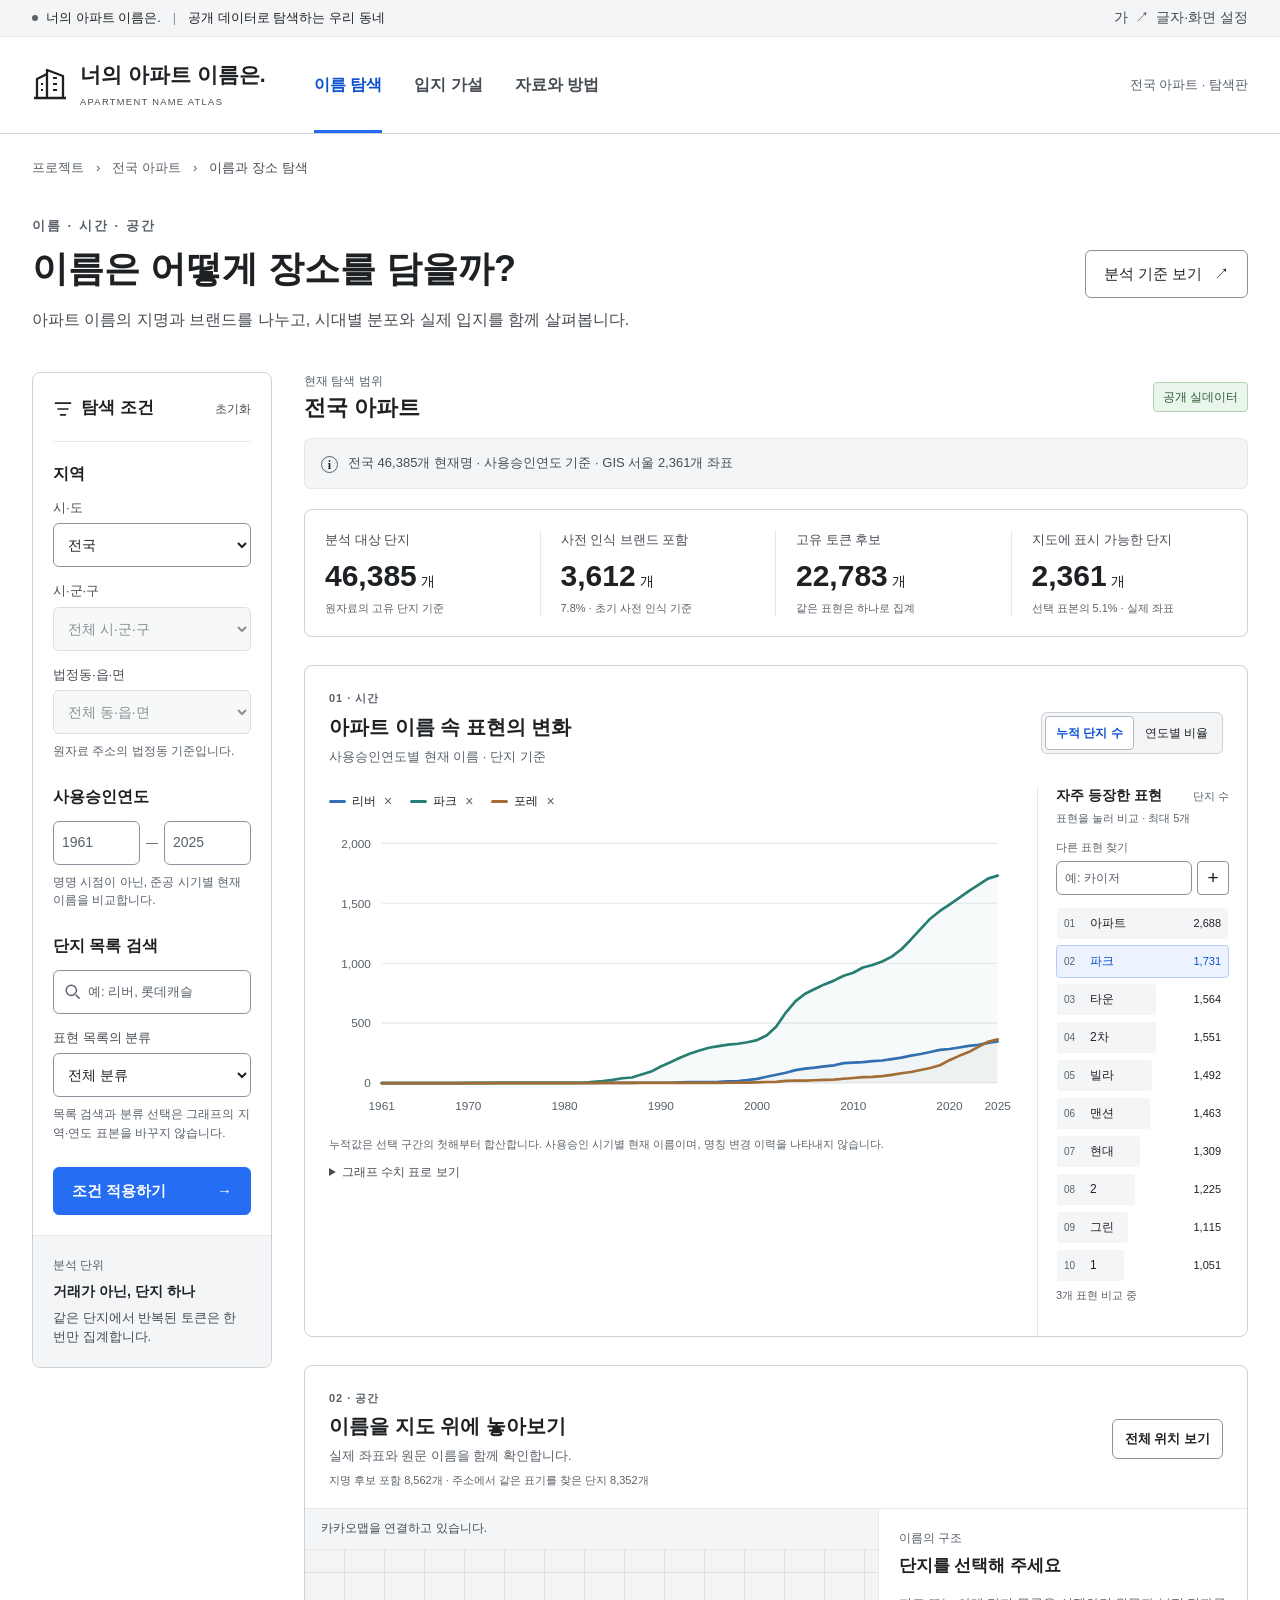
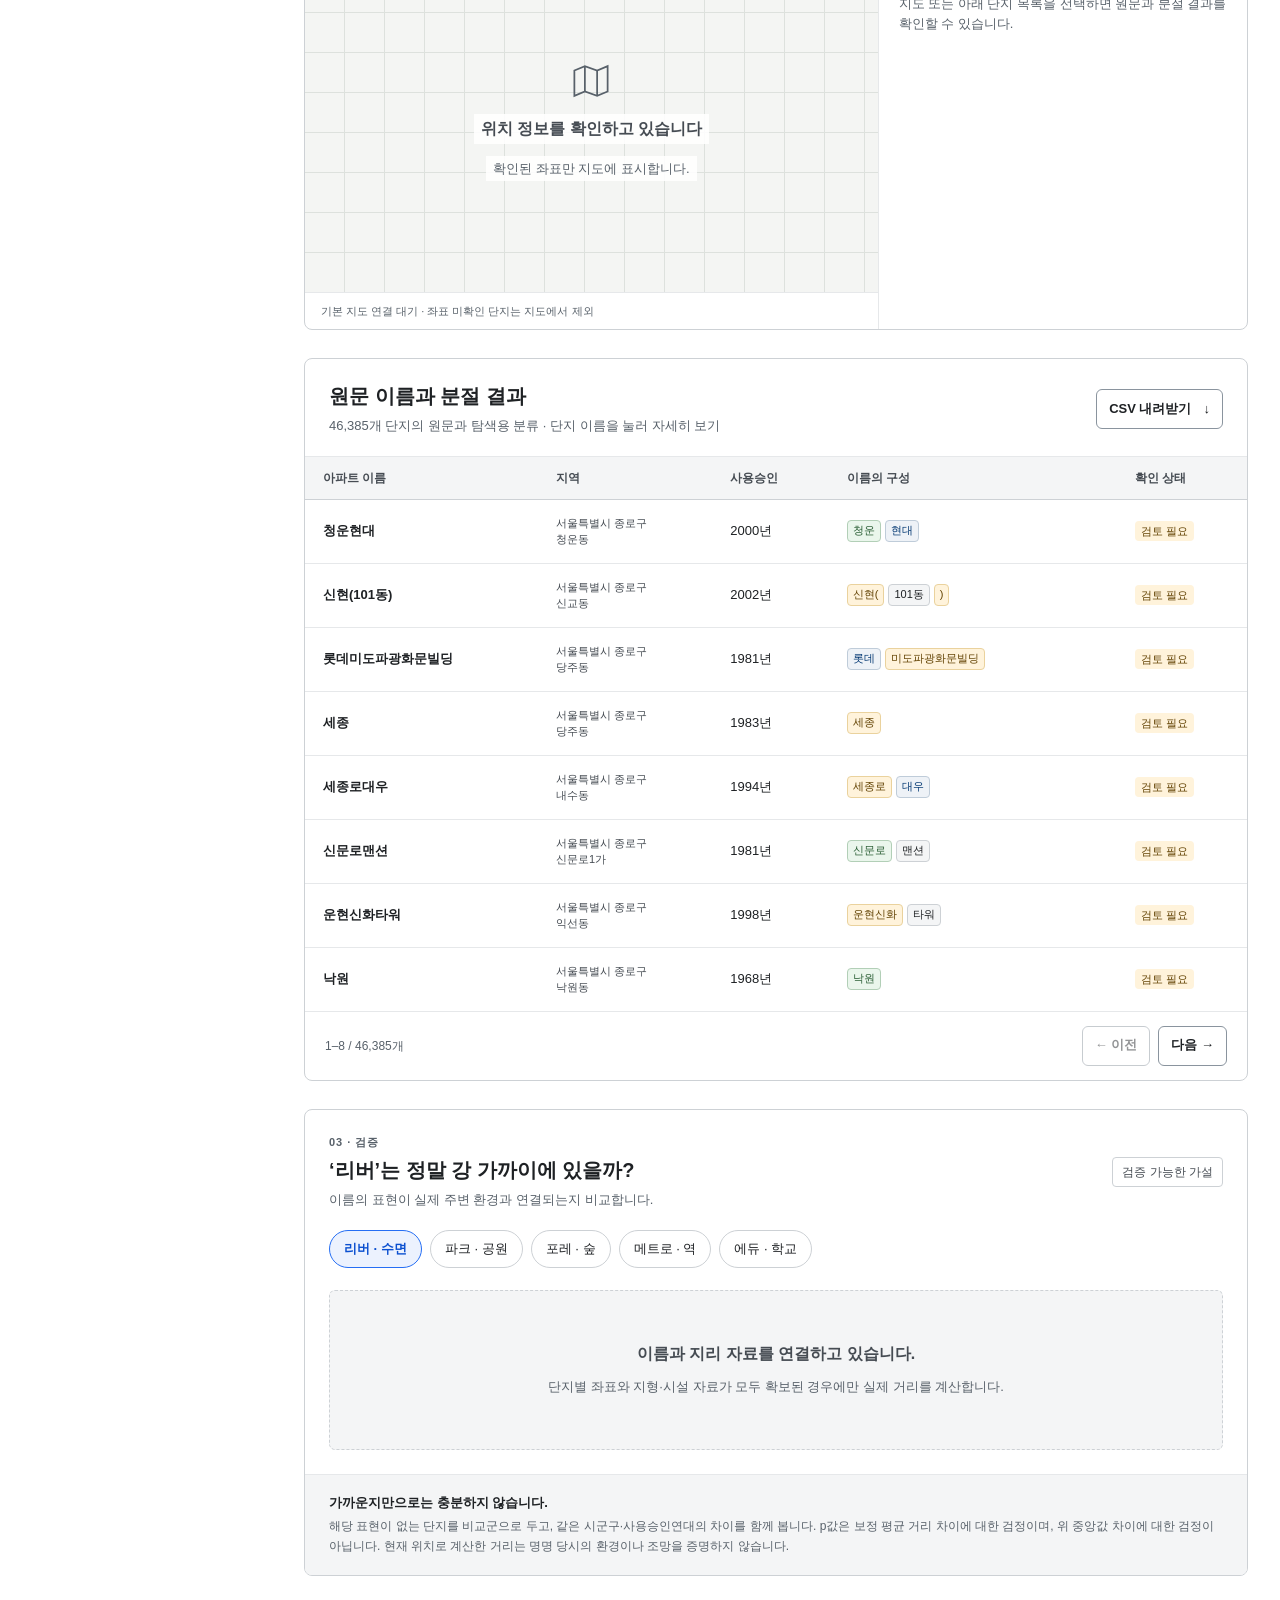
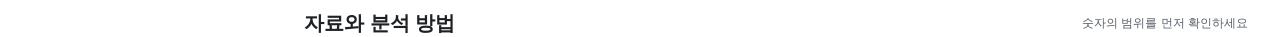
==== commit 08fc7bfd: "Remove illustrative apartment name from initial map detail" ====
--- a/index.html
+++ b/index.html
@@ -43,7 +43,7 @@
         <div id="data-notice" class="data-notice" role="status"><span class="info-symbol" aria-hidden="true">i</span><p>원자료와 분석 결과를 불러오고 있습니다.</p></div>
         <section class="metrics" aria-label="선택 범위 요약"><article><span>분석 대상 단지</span><strong id="metric-total">—</strong><small>원자료의 고유 단지 기준</small></article><article><span>사전 인식 브랜드 포함</span><strong id="metric-brand">—</strong><small id="metric-brand-note">이름 속 브랜드 사전 매칭</small></article><article><span>고유 토큰 후보</span><strong id="metric-tokens">—</strong><small>같은 표현은 하나로 집계</small></article><article><span>지도에 표시 가능한 단지</span><strong id="metric-geocoded">—</strong><small id="metric-geo-note">검증된 좌표가 있는 자료</small></article></section>
         <section class="panel trend-panel" aria-labelledby="trend-title"><div class="panel-heading"><div><p class="section-index">01 · 시간</p><h2 id="trend-title">아파트 이름 속 표현의 변화</h2><p>사용승인연도별 현재 이름 · 단지 기준</p></div><div class="segmented-control" role="group" aria-label="그래프 지표"><button type="button" data-chart-mode="cumulative" aria-pressed="true">누적 단지 수</button><button type="button" data-chart-mode="share" aria-pressed="false">연도별 비율</button></div></div><div class="chart-layout"><div class="chart-main"><div id="chart-legend" class="chart-legend" aria-label="그래프 범례"></div><div id="trend-chart" class="chart-container"><div class="empty-state compact"><p>연도별 자료를 불러오고 있습니다.</p></div></div><p class="chart-note" id="chart-note">누적값은 선택 구간의 첫해부터 합산합니다. 명칭 변경 이력을 나타내지 않습니다.</p><details class="chart-data"><summary>그래프 수치 표로 보기</summary><div id="chart-table" class="table-scroll"></div></details></div><div class="ranking"><div class="ranking-heading"><h3>자주 등장한 표현</h3><span>단지 수</span></div><p class="field-help">표현을 눌러 비교 · 최대 5개</p><form id="token-form" class="token-search-form"><label for="token-search">다른 표현 찾기</label><div><input id="token-search" type="search" list="token-suggestions" autocomplete="off" placeholder="예: 카이저"><button type="submit" aria-label="입력한 표현을 그래프에 추가">+</button></div><datalist id="token-suggestions"></datalist></form><div id="token-ranking" class="ranking-list"></div><div id="token-selection-feedback" class="field-help" role="status"></div></div></div></section>
-        <section class="panel map-panel" aria-labelledby="map-title"><div class="panel-heading"><div><p class="section-index">02 · 공간</p><h2 id="map-title">이름을 지도 위에 놓아보기</h2><p>실제 좌표와 원문 이름을 함께 확인합니다.</p><p id="place-match-note"></p></div><button class="outline-button small" id="fit-map" type="button">전체 위치 보기</button></div><div class="map-layout"><div class="map-column"><div id="map-provider-status" class="map-provider-status" role="status">지도 설정을 확인하고 있습니다.</div><div id="map" tabindex="0" role="region" aria-label="아파트 위치 지도"><div class="map-placeholder"><svg viewBox="0 0 48 48" width="42" height="42" fill="none" aria-hidden="true"><path d="m5 12 12-5 14 5 12-5v29l-12 5-14-5-12 5V12Z" stroke="currentColor" stroke-width="2"/><path d="M17 7v29M31 12v29" stroke="currentColor" stroke-width="2"/></svg><strong>위치 정보를 확인하고 있습니다</strong><p>확인된 좌표만 지도에 표시합니다.</p></div></div><p id="map-note" class="map-note">기본 지도 연결 대기 · 좌표 미확인 단지는 지도에서 제외</p></div><aside class="name-detail" aria-labelledby="name-detail-title"><div class="detail-heading"><span class="small-label" id="detail-label">이름의 구조</span><h3 id="name-detail-title">단지를 선택해 주세요</h3></div><div id="detail-content"><p class="muted">지도 또는 아래 단지 목록을 선택하면 원문과 분절 결과를 확인할 수 있습니다.</p><div class="example-box"><span class="small-label">사용자 지정 분절 예시</span><p class="example-name">화명카이저롯데캐슬</p><div class="token-chips"><span class="token-chip place">화명<small>지명 후보</small></span><span class="token-chip brand">카이저<small>브랜드</small></span><span class="token-chip brand">롯데캐슬<small>브랜드</small></span></div><p class="field-help">롯데는 기업 관계로 연결하며, 롯데캐슬 안에서 다시 세지 않습니다. 이 예시는 통계에 포함되지 않습니다.</p></div></div></aside></div></section>
+        <section class="panel map-panel" aria-labelledby="map-title"><div class="panel-heading"><div><p class="section-index">02 · 공간</p><h2 id="map-title">이름을 지도 위에 놓아보기</h2><p>실제 좌표와 원문 이름을 함께 확인합니다.</p><p id="place-match-note"></p></div><button class="outline-button small" id="fit-map" type="button">전체 위치 보기</button></div><div class="map-layout"><div class="map-column"><div id="map-provider-status" class="map-provider-status" role="status">지도 설정을 확인하고 있습니다.</div><div id="map" tabindex="0" role="region" aria-label="아파트 위치 지도"><div class="map-placeholder"><svg viewBox="0 0 48 48" width="42" height="42" fill="none" aria-hidden="true"><path d="m5 12 12-5 14 5 12-5v29l-12 5-14-5-12 5V12Z" stroke="currentColor" stroke-width="2"/><path d="M17 7v29M31 12v29" stroke="currentColor" stroke-width="2"/></svg><strong>위치 정보를 확인하고 있습니다</strong><p>확인된 좌표만 지도에 표시합니다.</p></div></div><p id="map-note" class="map-note">기본 지도 연결 대기 · 좌표 미확인 단지는 지도에서 제외</p></div><aside class="name-detail" aria-labelledby="name-detail-title"><div class="detail-heading"><span class="small-label" id="detail-label">이름의 구조</span><h3 id="name-detail-title">단지를 선택해 주세요</h3></div><div id="detail-content"><p class="muted">지도 또는 아래 단지 목록을 선택하면 원문과 분절 결과를 확인할 수 있습니다.</p></div></aside></div></section>
         <section class="panel apartments-panel" aria-labelledby="apartments-title"><div class="panel-heading"><div><h2 id="apartments-title">원문 이름과 분절 결과</h2><p id="table-description">분류 결과를 원자료와 대조할 수 있습니다.</p></div><button type="button" id="download-csv" class="outline-button small" disabled>CSV 내려받기 <span aria-hidden="true">↓</span></button></div><div class="table-scroll"><table class="apartments-table"><thead><tr><th scope="col">아파트 이름</th><th scope="col">지역</th><th scope="col">사용승인</th><th scope="col">이름의 구성</th><th scope="col">확인 상태</th></tr></thead><tbody id="apartments-body"><tr><td colspan="5" class="table-empty">단지 목록을 불러오고 있습니다.</td></tr></tbody></table></div><div class="pagination"><span id="pagination-info"></span><div><button class="outline-button small" id="prev-page" type="button" disabled>← 이전</button><button class="outline-button small" id="next-page" type="button" disabled>다음 →</button></div></div></section>
         <section id="geography" class="panel geography-panel" aria-labelledby="geography-title"><div class="panel-heading"><div><p class="section-index">03 · 검증</p><h2 id="geography-title">‘리버’는 정말 강 가까이에 있을까?</h2><p>이름의 표현이 실제 주변 환경과 연결되는지 비교합니다.</p></div><span class="neutral-badge">검증 가능한 가설</span></div><div id="hypothesis-tabs" class="hypothesis-tabs" role="group" aria-label="입지 가설 선택"><button type="button" data-hypothesis="river" aria-pressed="true">리버 · 수면</button><button type="button" data-hypothesis="park" aria-pressed="false">파크 · 공원</button><button type="button" data-hypothesis="forest" aria-pressed="false">포레 · 숲</button><button type="button" data-hypothesis="metro" aria-pressed="false">메트로 · 역</button><button type="button" data-hypothesis="school" aria-pressed="false">에듀 · 학교</button></div><div id="hypothesis-content" class="hypothesis-content"><div class="empty-state"><strong>이름과 지리 자료를 연결하고 있습니다.</strong><p>단지별 좌표와 지형·시설 자료가 모두 확보된 경우에만 실제 거리를 계산합니다.</p></div></div><div class="method-callout"><strong>가까운지만으로는 충분하지 않습니다.</strong><p>해당 표현이 없는 단지를 비교군으로 두고, 같은 시군구·사용승인연대의 차이를 함께 봅니다. p값은 보정 평균 거리 차이에 대한 검정이며, 위 중앙값 차이에 대한 검정이 아닙니다. 현재 위치로 계산한 거리는 명명 당시의 환경이나 조망을 증명하지 않습니다.</p></div></section>
         <section id="methodology" class="methodology" aria-labelledby="method-title"><div class="method-title"><h2 id="method-title">자료와 분석 방법</h2><span class="small-label">숫자의 범위를 먼저 확인하세요</span></div><details open><summary>어떤 아파트와 시기를 비교하나요?</summary><div class="details-body"><p id="source-description">원자료에 수록된 전국 아파트를 대상으로 합니다. 소규모 단지, 철거된 단지 등은 누락될 수 있으므로 전체 아파트의 전수조사로 해석하지 않습니다.</p><p>그래프의 시간축은 <strong>사용승인연도</strong>입니다. 1990년 준공 단지의 현재 이름에서 발견한 표현이 1990년에도 사용되었다고 단정할 수 없습니다. 실제 개명 역사는 별도 이력 자료가 필요합니다.</p><div id="source-links" class="source-links"></div><div id="data-warnings" class="data-warnings"></div></div></details><details><summary>지명·브랜드·나머지 명칭을 어떻게 구분하나요?</summary><div class="details-body"><p>긴 브랜드 명칭을 우선 보존하고, 주소와 지역명 사전을 대조해 지명 후보를 찾습니다. 한 이름에 여러 브랜드를 허용합니다. 자연 표현, 기타 수식어, 주거 유형과 미분류 문자열도 별도로 남깁니다.</p><p><strong>롯데캐슬과 카이저는 각각 브랜드</strong>입니다. 롯데는 기업·그룹 관계로 연결하고 롯데캐슬 내부에서 표면 토큰으로 중복 집계하지 않습니다. 분류는 탐색용 사전 매칭이며 수동 검토가 필요한 후보를 함께 표시합니다.</p></div></details><details><summary>누적 그래프와 입지 비교는 어떻게 읽나요?</summary><div class="details-body"><p>누적 단지 수는 선택한 연도 구간의 첫해부터 해당 표현을 포함한 고유 단지를 합산합니다. 연도별 비율은 같은 해 사용승인된 유효 단지를 분모로 계산합니다. 여러 표현이 공존하므로 토큰 비율의 합은 100%를 넘을 수 있습니다.</p><p>입지는 단지의 실제 좌표에서 대상 지형·시설까지 측정한 거리로 비교합니다. 출처가 확인되지 않거나 누락된 값은 추정해 채우지 않습니다. 지리적 연관성은 작명 의도, 주택 가격 효과, 실제 조망과 구분합니다.</p></div></details></section>
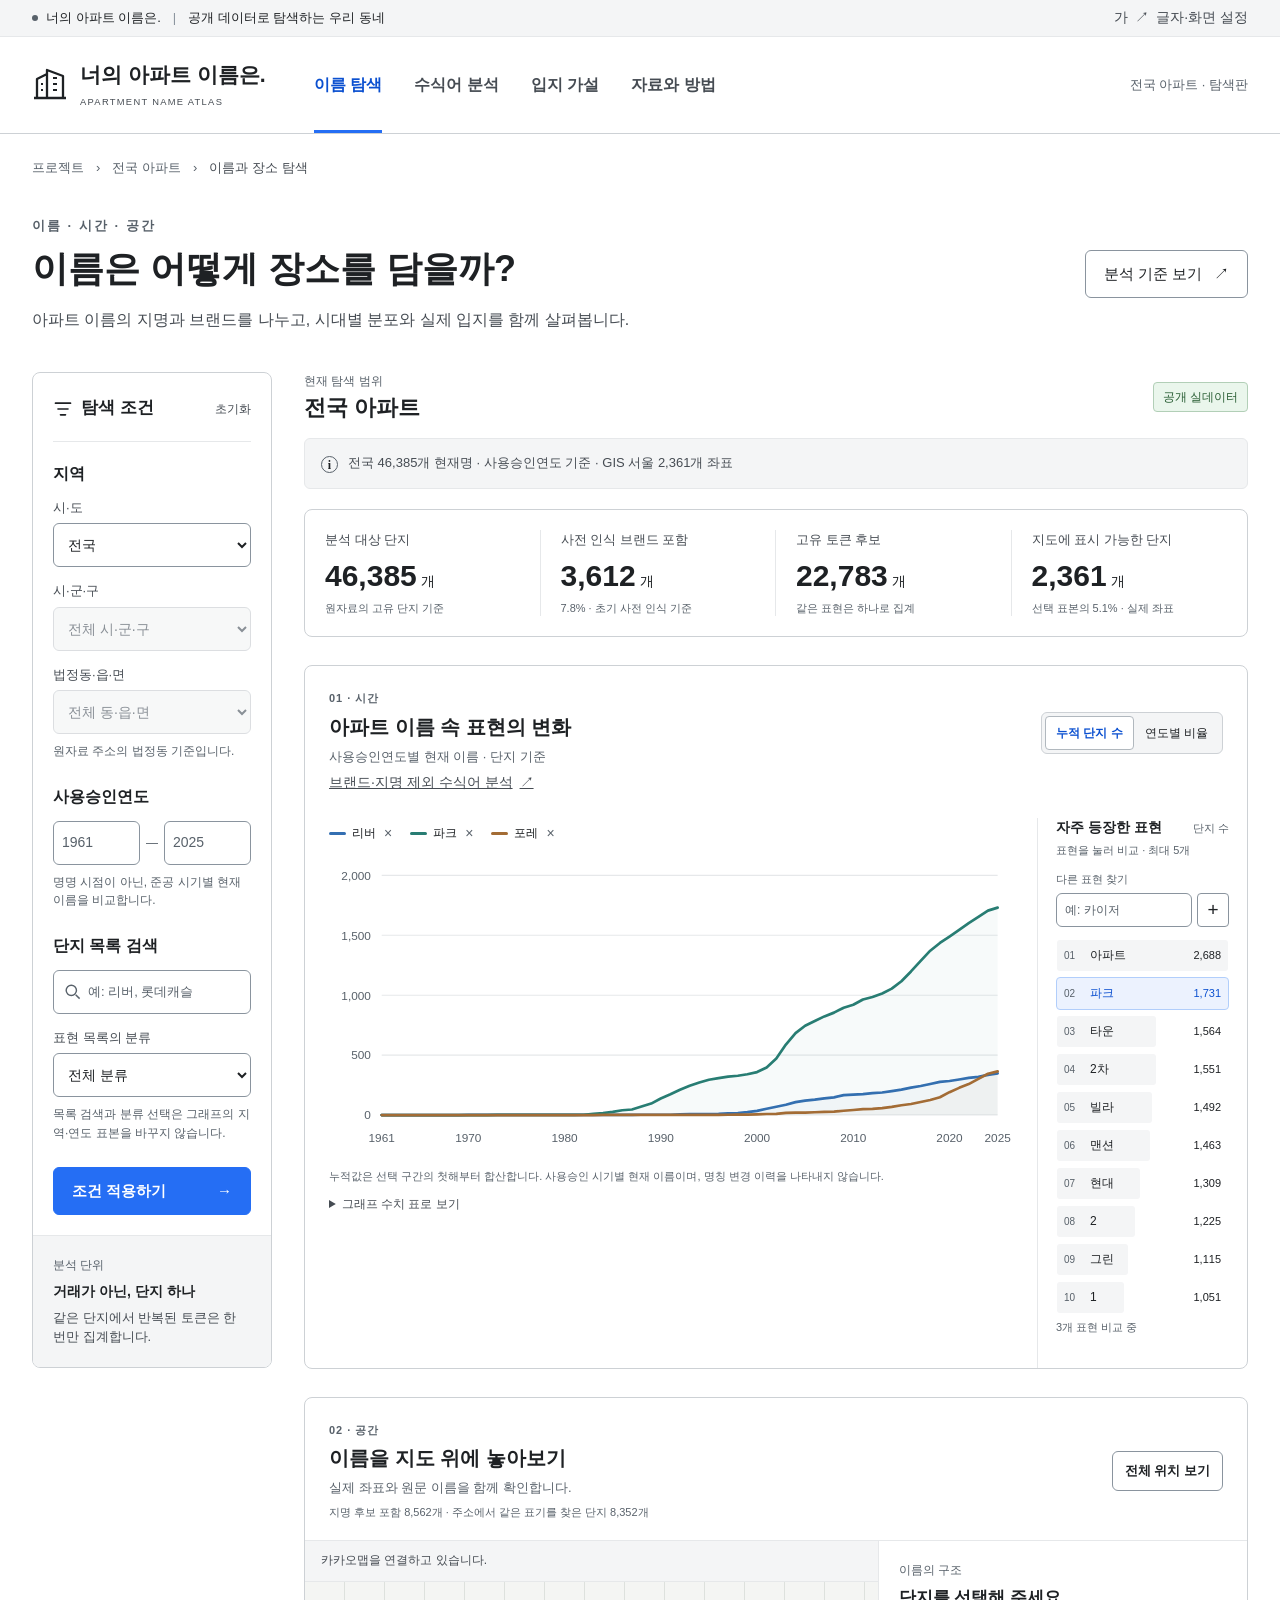
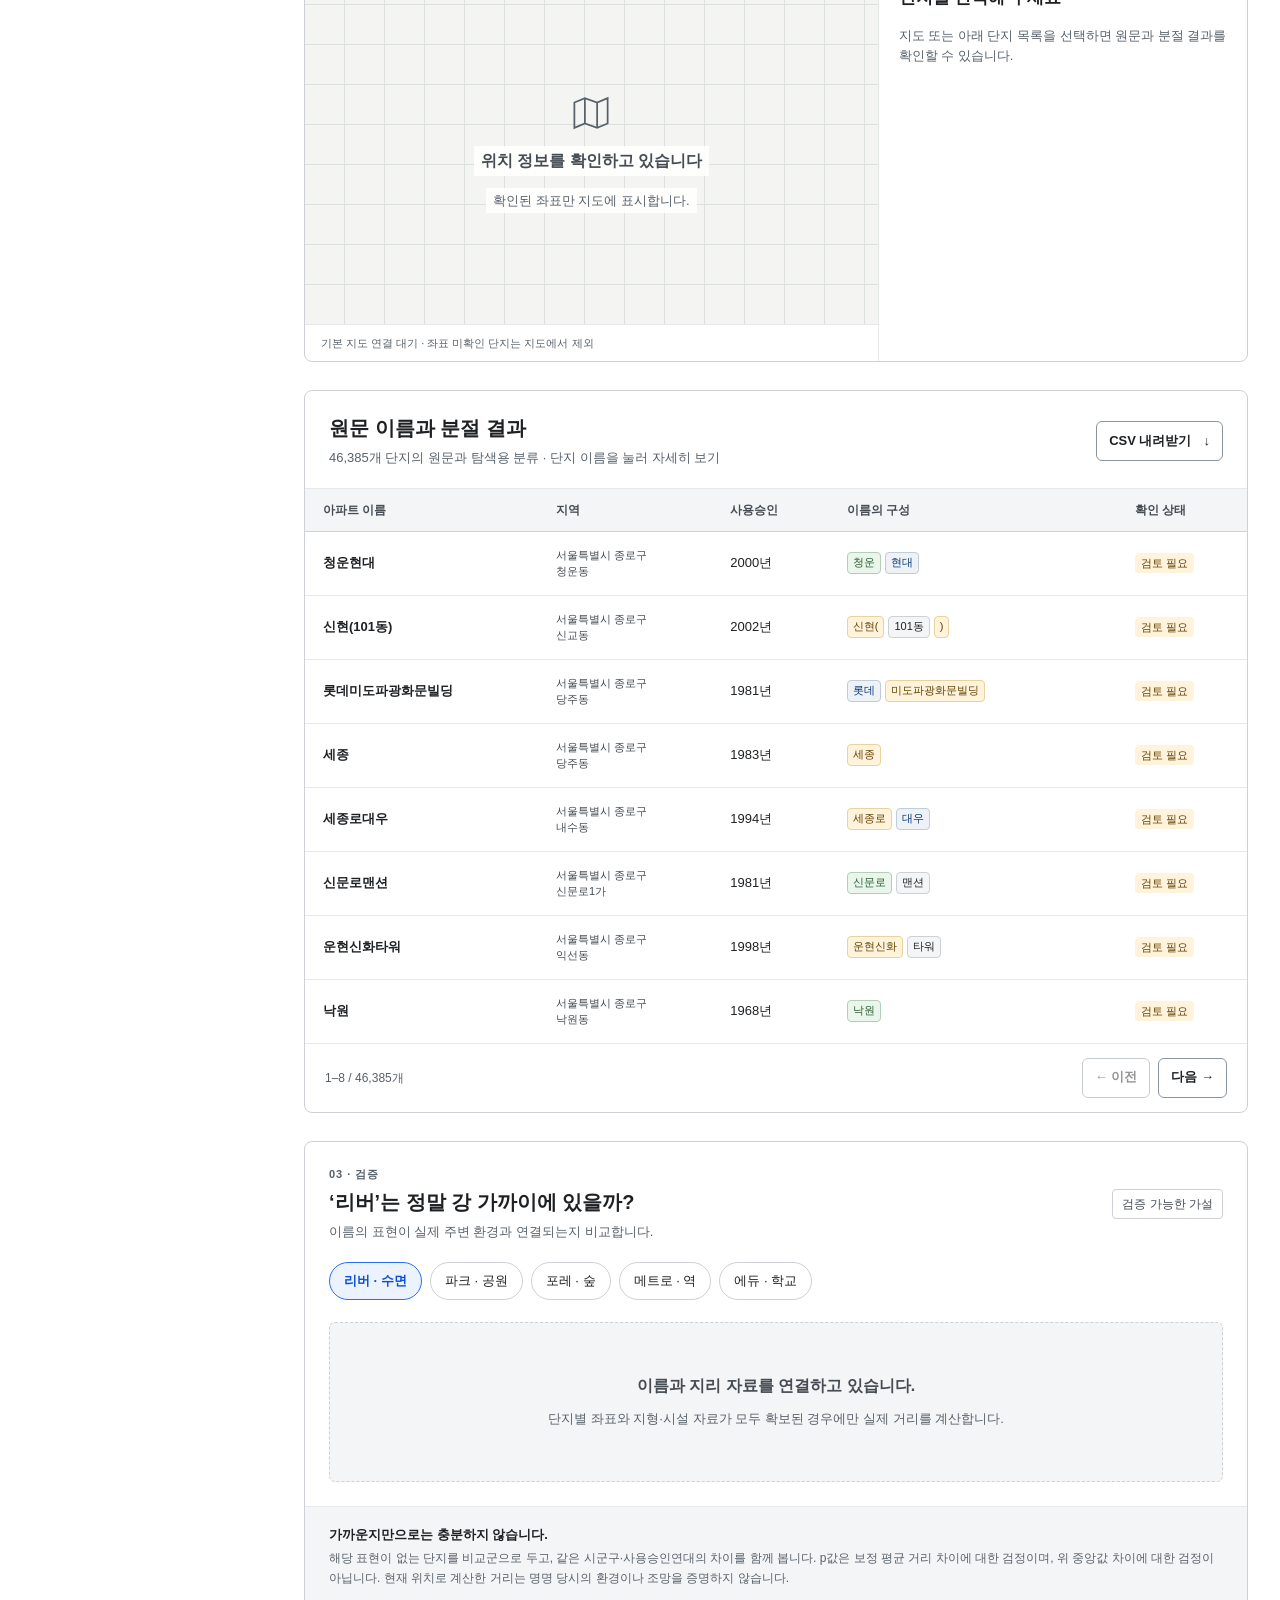
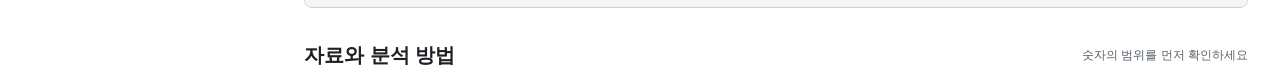
==== commit f976babc: "Analyze residual apartment-name modifiers with entity-protected NLP" ====
--- a/index.html
+++ b/index.html
@@ -17,7 +17,7 @@
   <header class="site-header">
     <div class="container header-inner">
       <a class="wordmark" href="#main" aria-label="너의 아파트 이름은. 처음으로"><svg viewBox="0 0 36 36" width="36" height="36" fill="none" aria-hidden="true"><path d="M5 31V12l10-5v24M15 31V3l16 6v22M2 31h32" stroke="currentColor" stroke-width="2.3" stroke-linejoin="round"/><path d="M21 11h4M21 17h4M21 23h4M9 17h2M9 23h2" stroke="currentColor" stroke-width="2.2"/></svg><span>너의 아파트 이름은.<small>APARTMENT NAME ATLAS</small></span></a>
-      <nav aria-label="주요 메뉴"><a href="#explore" class="active">이름 탐색</a><a href="#geography">입지 가설</a><a href="#methodology">자료와 방법</a></nav>
+      <nav aria-label="주요 메뉴"><a href="#explore" class="active">이름 탐색</a><a href="./modifiers.html">수식어 분석</a><a href="#geography">입지 가설</a><a href="#methodology">자료와 방법</a></nav>
       <span class="project-label">전국 아파트 · 탐색판</span>
     </div>
     <div id="display-panel" class="container display-panel" hidden><label for="font-scale">글자 크기<select id="font-scale"><option value="1">기본 100%</option><option value="1.1">크게 110%</option><option value="1.3">더 크게 130%</option><option value="1.5">가장 크게 150%</option></select></label><label class="checkbox-label"><input id="high-contrast" type="checkbox"> 선명한 화면</label></div>
@@ -42,7 +42,7 @@
         <div class="results-header"><div><span class="small-label">현재 탐색 범위</span><h2 id="scope-title">전국 아파트</h2></div><span id="dataset-badge" class="status-badge">자료 확인 중</span></div>
         <div id="data-notice" class="data-notice" role="status"><span class="info-symbol" aria-hidden="true">i</span><p>원자료와 분석 결과를 불러오고 있습니다.</p></div>
         <section class="metrics" aria-label="선택 범위 요약"><article><span>분석 대상 단지</span><strong id="metric-total">—</strong><small>원자료의 고유 단지 기준</small></article><article><span>사전 인식 브랜드 포함</span><strong id="metric-brand">—</strong><small id="metric-brand-note">이름 속 브랜드 사전 매칭</small></article><article><span>고유 토큰 후보</span><strong id="metric-tokens">—</strong><small>같은 표현은 하나로 집계</small></article><article><span>지도에 표시 가능한 단지</span><strong id="metric-geocoded">—</strong><small id="metric-geo-note">검증된 좌표가 있는 자료</small></article></section>
-        <section class="panel trend-panel" aria-labelledby="trend-title"><div class="panel-heading"><div><p class="section-index">01 · 시간</p><h2 id="trend-title">아파트 이름 속 표현의 변화</h2><p>사용승인연도별 현재 이름 · 단지 기준</p></div><div class="segmented-control" role="group" aria-label="그래프 지표"><button type="button" data-chart-mode="cumulative" aria-pressed="true">누적 단지 수</button><button type="button" data-chart-mode="share" aria-pressed="false">연도별 비율</button></div></div><div class="chart-layout"><div class="chart-main"><div id="chart-legend" class="chart-legend" aria-label="그래프 범례"></div><div id="trend-chart" class="chart-container"><div class="empty-state compact"><p>연도별 자료를 불러오고 있습니다.</p></div></div><p class="chart-note" id="chart-note">누적값은 선택 구간의 첫해부터 합산합니다. 명칭 변경 이력을 나타내지 않습니다.</p><details class="chart-data"><summary>그래프 수치 표로 보기</summary><div id="chart-table" class="table-scroll"></div></details></div><div class="ranking"><div class="ranking-heading"><h3>자주 등장한 표현</h3><span>단지 수</span></div><p class="field-help">표현을 눌러 비교 · 최대 5개</p><form id="token-form" class="token-search-form"><label for="token-search">다른 표현 찾기</label><div><input id="token-search" type="search" list="token-suggestions" autocomplete="off" placeholder="예: 카이저"><button type="submit" aria-label="입력한 표현을 그래프에 추가">+</button></div><datalist id="token-suggestions"></datalist></form><div id="token-ranking" class="ranking-list"></div><div id="token-selection-feedback" class="field-help" role="status"></div></div></div></section>
+        <section class="panel trend-panel" aria-labelledby="trend-title"><div class="panel-heading"><div><p class="section-index">01 · 시간</p><h2 id="trend-title">아파트 이름 속 표현의 변화</h2><p>사용승인연도별 현재 이름 · 단지 기준</p><a class="text-button" href="./modifiers.html">브랜드·지명 제외 수식어 분석 <span aria-hidden="true">↗</span></a></div><div class="segmented-control" role="group" aria-label="그래프 지표"><button type="button" data-chart-mode="cumulative" aria-pressed="true">누적 단지 수</button><button type="button" data-chart-mode="share" aria-pressed="false">연도별 비율</button></div></div><div class="chart-layout"><div class="chart-main"><div id="chart-legend" class="chart-legend" aria-label="그래프 범례"></div><div id="trend-chart" class="chart-container"><div class="empty-state compact"><p>연도별 자료를 불러오고 있습니다.</p></div></div><p class="chart-note" id="chart-note">누적값은 선택 구간의 첫해부터 합산합니다. 명칭 변경 이력을 나타내지 않습니다.</p><details class="chart-data"><summary>그래프 수치 표로 보기</summary><div id="chart-table" class="table-scroll"></div></details></div><div class="ranking"><div class="ranking-heading"><h3>자주 등장한 표현</h3><span>단지 수</span></div><p class="field-help">표현을 눌러 비교 · 최대 5개</p><form id="token-form" class="token-search-form"><label for="token-search">다른 표현 찾기</label><div><input id="token-search" type="search" list="token-suggestions" autocomplete="off" placeholder="예: 카이저"><button type="submit" aria-label="입력한 표현을 그래프에 추가">+</button></div><datalist id="token-suggestions"></datalist></form><div id="token-ranking" class="ranking-list"></div><div id="token-selection-feedback" class="field-help" role="status"></div></div></div></section>
         <section class="panel map-panel" aria-labelledby="map-title"><div class="panel-heading"><div><p class="section-index">02 · 공간</p><h2 id="map-title">이름을 지도 위에 놓아보기</h2><p>실제 좌표와 원문 이름을 함께 확인합니다.</p><p id="place-match-note"></p></div><button class="outline-button small" id="fit-map" type="button">전체 위치 보기</button></div><div class="map-layout"><div class="map-column"><div id="map-provider-status" class="map-provider-status" role="status">지도 설정을 확인하고 있습니다.</div><div id="map" tabindex="0" role="region" aria-label="아파트 위치 지도"><div class="map-placeholder"><svg viewBox="0 0 48 48" width="42" height="42" fill="none" aria-hidden="true"><path d="m5 12 12-5 14 5 12-5v29l-12 5-14-5-12 5V12Z" stroke="currentColor" stroke-width="2"/><path d="M17 7v29M31 12v29" stroke="currentColor" stroke-width="2"/></svg><strong>위치 정보를 확인하고 있습니다</strong><p>확인된 좌표만 지도에 표시합니다.</p></div></div><p id="map-note" class="map-note">기본 지도 연결 대기 · 좌표 미확인 단지는 지도에서 제외</p></div><aside class="name-detail" aria-labelledby="name-detail-title"><div class="detail-heading"><span class="small-label" id="detail-label">이름의 구조</span><h3 id="name-detail-title">단지를 선택해 주세요</h3></div><div id="detail-content"><p class="muted">지도 또는 아래 단지 목록을 선택하면 원문과 분절 결과를 확인할 수 있습니다.</p></div></aside></div></section>
         <section class="panel apartments-panel" aria-labelledby="apartments-title"><div class="panel-heading"><div><h2 id="apartments-title">원문 이름과 분절 결과</h2><p id="table-description">분류 결과를 원자료와 대조할 수 있습니다.</p></div><button type="button" id="download-csv" class="outline-button small" disabled>CSV 내려받기 <span aria-hidden="true">↓</span></button></div><div class="table-scroll"><table class="apartments-table"><thead><tr><th scope="col">아파트 이름</th><th scope="col">지역</th><th scope="col">사용승인</th><th scope="col">이름의 구성</th><th scope="col">확인 상태</th></tr></thead><tbody id="apartments-body"><tr><td colspan="5" class="table-empty">단지 목록을 불러오고 있습니다.</td></tr></tbody></table></div><div class="pagination"><span id="pagination-info"></span><div><button class="outline-button small" id="prev-page" type="button" disabled>← 이전</button><button class="outline-button small" id="next-page" type="button" disabled>다음 →</button></div></div></section>
         <section id="geography" class="panel geography-panel" aria-labelledby="geography-title"><div class="panel-heading"><div><p class="section-index">03 · 검증</p><h2 id="geography-title">‘리버’는 정말 강 가까이에 있을까?</h2><p>이름의 표현이 실제 주변 환경과 연결되는지 비교합니다.</p></div><span class="neutral-badge">검증 가능한 가설</span></div><div id="hypothesis-tabs" class="hypothesis-tabs" role="group" aria-label="입지 가설 선택"><button type="button" data-hypothesis="river" aria-pressed="true">리버 · 수면</button><button type="button" data-hypothesis="park" aria-pressed="false">파크 · 공원</button><button type="button" data-hypothesis="forest" aria-pressed="false">포레 · 숲</button><button type="button" data-hypothesis="metro" aria-pressed="false">메트로 · 역</button><button type="button" data-hypothesis="school" aria-pressed="false">에듀 · 학교</button></div><div id="hypothesis-content" class="hypothesis-content"><div class="empty-state"><strong>이름과 지리 자료를 연결하고 있습니다.</strong><p>단지별 좌표와 지형·시설 자료가 모두 확보된 경우에만 실제 거리를 계산합니다.</p></div></div><div class="method-callout"><strong>가까운지만으로는 충분하지 않습니다.</strong><p>해당 표현이 없는 단지를 비교군으로 두고, 같은 시군구·사용승인연대의 차이를 함께 봅니다. p값은 보정 평균 거리 차이에 대한 검정이며, 위 중앙값 차이에 대한 검정이 아닙니다. 현재 위치로 계산한 거리는 명명 당시의 환경이나 조망을 증명하지 않습니다.</p></div></section>
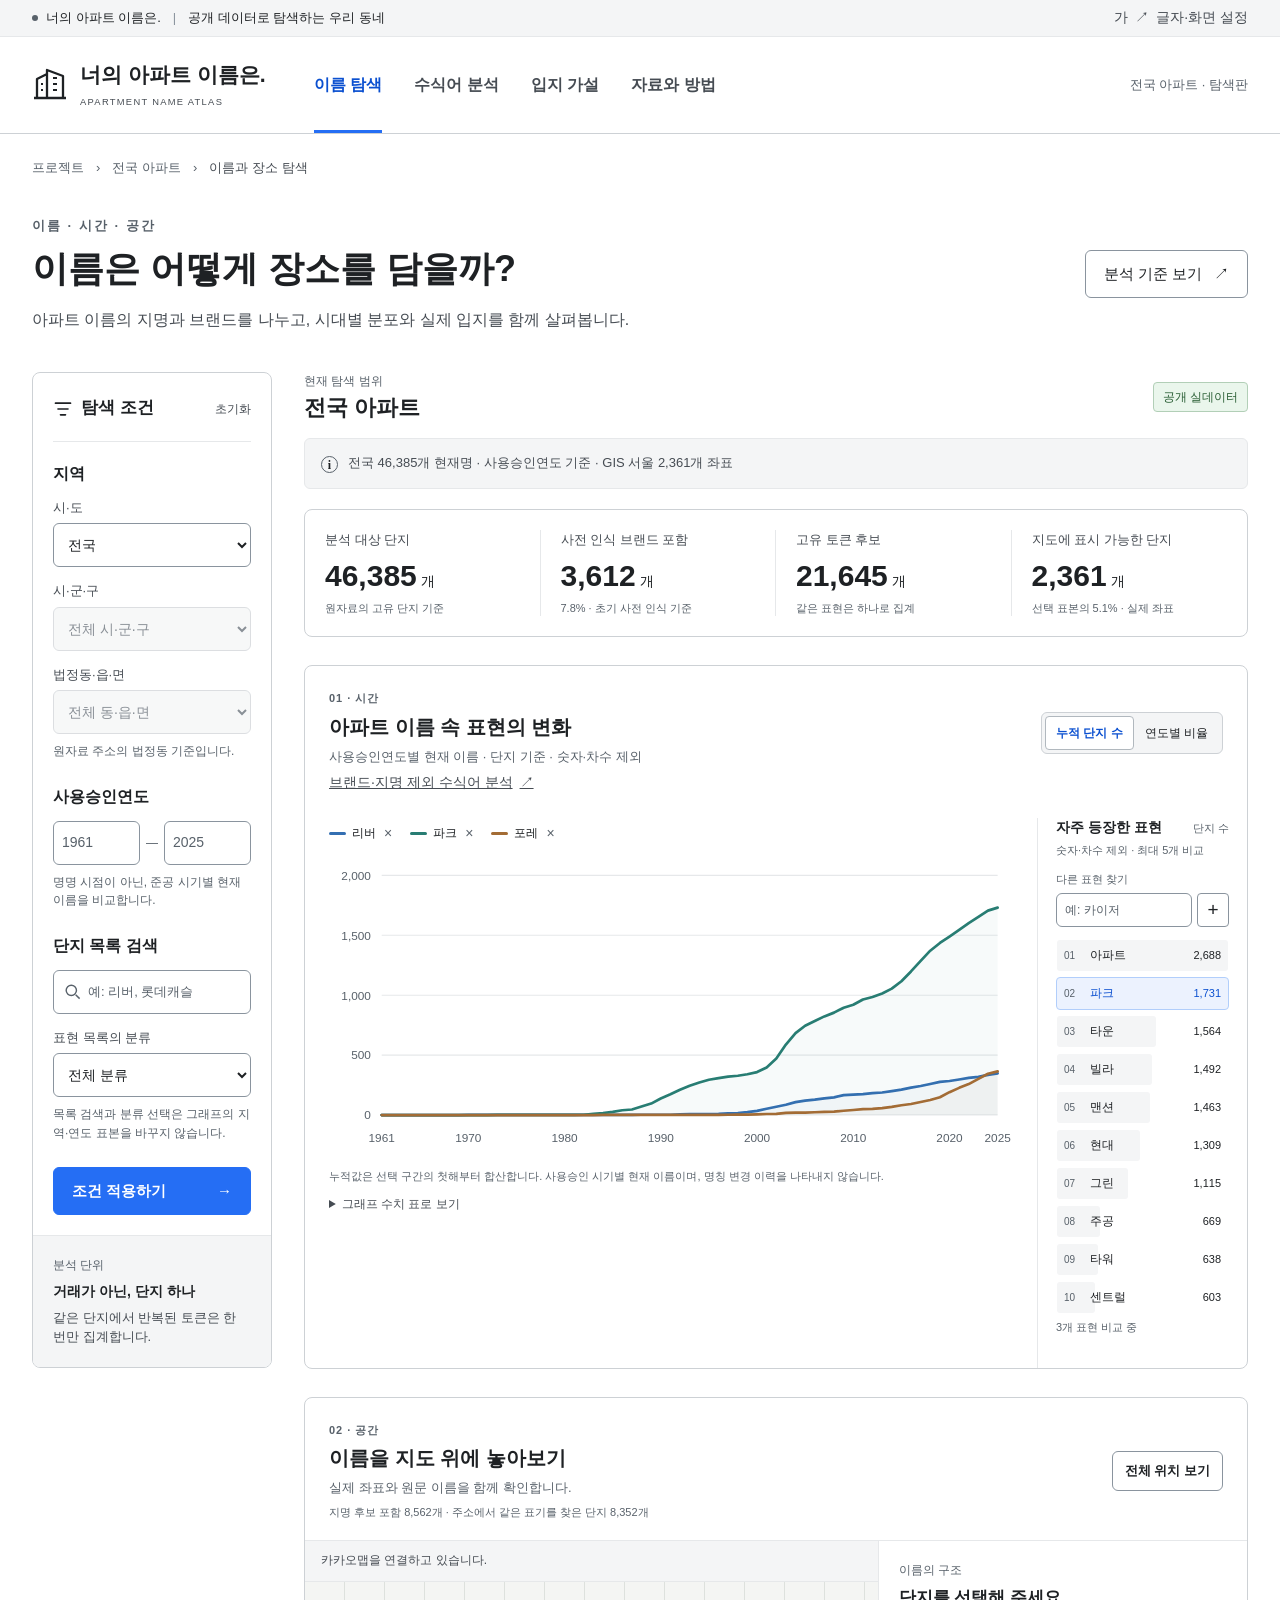
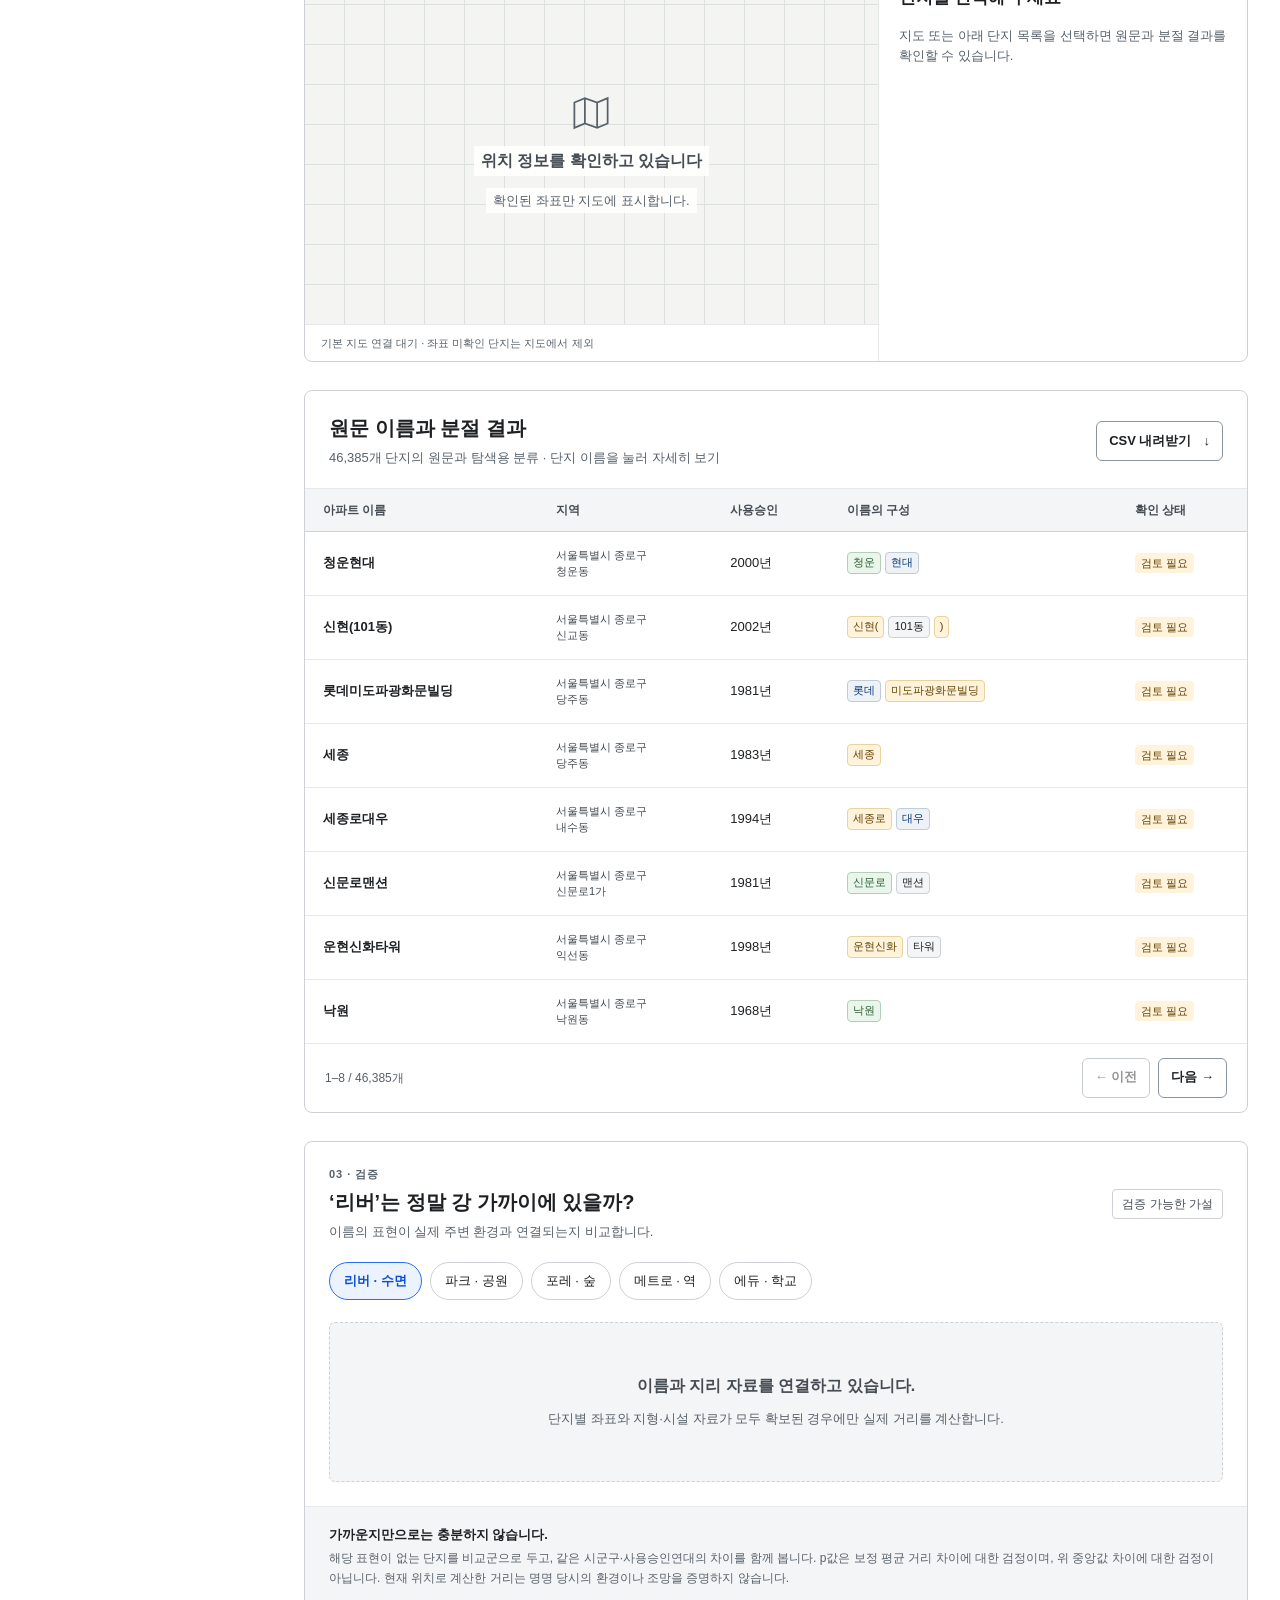
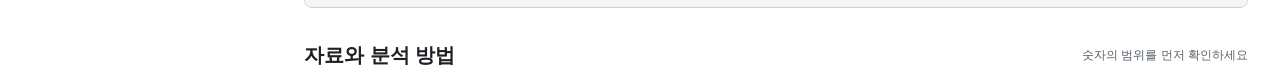
==== commit 9ad462dc: "Exclude numeric phase labels from token rankings and trends" ====
--- a/index.html
+++ b/index.html
@@ -32,7 +32,7 @@
           <div class="filter-heading"><h2 id="filter-title"><svg width="20" height="20" viewBox="0 0 24 24" fill="none" aria-hidden="true"><path d="M3 5h18M6 12h12M9 19h6" stroke="currentColor" stroke-width="2" stroke-linecap="round"/></svg>탐색 조건</h2><button id="reset-filters" type="button" class="text-button">초기화</button></div>
           <fieldset><legend>지역</legend><label for="sido">시·도</label><select id="sido" name="sido"><option value="">전국</option></select><label for="sigungu">시·군·구</label><select id="sigungu" name="sigungu" disabled><option value="">전체 시·군·구</option></select><label for="dong">법정동·읍·면</label><select id="dong" name="dong" disabled><option value="">전체 동·읍·면</option></select><p class="field-help">원자료 주소의 법정동 기준입니다.</p></fieldset>
           <fieldset><legend>사용승인연도</legend><div class="year-inputs"><label class="sr-only" for="year-from">시작 연도</label><input id="year-from" name="year_from" type="number" min="1900" max="2100" placeholder="전체"><span aria-hidden="true">—</span><label class="sr-only" for="year-to">종료 연도</label><input id="year-to" name="year_to" type="number" min="1900" max="2100" placeholder="전체"></div><p class="field-help">명명 시점이 아닌, 준공 시기별 현재 이름을 비교합니다.</p></fieldset>
-          <fieldset><legend>단지 목록 검색</legend><label class="sr-only" for="name-search">아파트 이름 또는 표현</label><div class="search-input"><svg width="19" height="19" viewBox="0 0 24 24" fill="none" aria-hidden="true"><circle cx="10.5" cy="10.5" r="6.5" stroke="currentColor" stroke-width="1.8"/><path d="m16 16 5 5" stroke="currentColor" stroke-width="1.8"/></svg><input id="name-search" name="q" type="search" placeholder="예: 리버, 롯데캐슬"></div><label for="category">표현 목록의 분류</label><select id="category" name="category"><option value="">전체 분류</option><option value="place">지명</option><option value="brand">브랜드</option><option value="company">기업·그룹</option><option value="nature">자연 표현</option><option value="premium">기타 수식어</option><option value="building_type">주거 유형</option><option value="number">차수·숫자</option><option value="unclassified">개별 명칭·미분류</option></select><p class="field-help">목록 검색과 분류 선택은 그래프의 지역·연도 표본을 바꾸지 않습니다.</p></fieldset>
+          <fieldset><legend>단지 목록 검색</legend><label class="sr-only" for="name-search">아파트 이름 또는 표현</label><div class="search-input"><svg width="19" height="19" viewBox="0 0 24 24" fill="none" aria-hidden="true"><circle cx="10.5" cy="10.5" r="6.5" stroke="currentColor" stroke-width="1.8"/><path d="m16 16 5 5" stroke="currentColor" stroke-width="1.8"/></svg><input id="name-search" name="q" type="search" placeholder="예: 리버, 롯데캐슬"></div><label for="category">표현 목록의 분류</label><select id="category" name="category"><option value="">전체 분류</option><option value="place">지명</option><option value="brand">브랜드</option><option value="company">기업·그룹</option><option value="nature">자연 표현</option><option value="premium">기타 수식어</option><option value="building_type">주거 유형</option><option value="unclassified">개별 명칭·미분류</option></select><p class="field-help">목록 검색과 분류 선택은 그래프의 지역·연도 표본을 바꾸지 않습니다.</p></fieldset>
           <p id="filter-error" class="field-error" role="alert" hidden></p>
           <button class="primary-button apply-button" type="submit">조건 적용하기 <span aria-hidden="true">→</span></button>
         </form>
@@ -42,7 +42,7 @@
         <div class="results-header"><div><span class="small-label">현재 탐색 범위</span><h2 id="scope-title">전국 아파트</h2></div><span id="dataset-badge" class="status-badge">자료 확인 중</span></div>
         <div id="data-notice" class="data-notice" role="status"><span class="info-symbol" aria-hidden="true">i</span><p>원자료와 분석 결과를 불러오고 있습니다.</p></div>
         <section class="metrics" aria-label="선택 범위 요약"><article><span>분석 대상 단지</span><strong id="metric-total">—</strong><small>원자료의 고유 단지 기준</small></article><article><span>사전 인식 브랜드 포함</span><strong id="metric-brand">—</strong><small id="metric-brand-note">이름 속 브랜드 사전 매칭</small></article><article><span>고유 토큰 후보</span><strong id="metric-tokens">—</strong><small>같은 표현은 하나로 집계</small></article><article><span>지도에 표시 가능한 단지</span><strong id="metric-geocoded">—</strong><small id="metric-geo-note">검증된 좌표가 있는 자료</small></article></section>
-        <section class="panel trend-panel" aria-labelledby="trend-title"><div class="panel-heading"><div><p class="section-index">01 · 시간</p><h2 id="trend-title">아파트 이름 속 표현의 변화</h2><p>사용승인연도별 현재 이름 · 단지 기준</p><a class="text-button" href="./modifiers.html">브랜드·지명 제외 수식어 분석 <span aria-hidden="true">↗</span></a></div><div class="segmented-control" role="group" aria-label="그래프 지표"><button type="button" data-chart-mode="cumulative" aria-pressed="true">누적 단지 수</button><button type="button" data-chart-mode="share" aria-pressed="false">연도별 비율</button></div></div><div class="chart-layout"><div class="chart-main"><div id="chart-legend" class="chart-legend" aria-label="그래프 범례"></div><div id="trend-chart" class="chart-container"><div class="empty-state compact"><p>연도별 자료를 불러오고 있습니다.</p></div></div><p class="chart-note" id="chart-note">누적값은 선택 구간의 첫해부터 합산합니다. 명칭 변경 이력을 나타내지 않습니다.</p><details class="chart-data"><summary>그래프 수치 표로 보기</summary><div id="chart-table" class="table-scroll"></div></details></div><div class="ranking"><div class="ranking-heading"><h3>자주 등장한 표현</h3><span>단지 수</span></div><p class="field-help">표현을 눌러 비교 · 최대 5개</p><form id="token-form" class="token-search-form"><label for="token-search">다른 표현 찾기</label><div><input id="token-search" type="search" list="token-suggestions" autocomplete="off" placeholder="예: 카이저"><button type="submit" aria-label="입력한 표현을 그래프에 추가">+</button></div><datalist id="token-suggestions"></datalist></form><div id="token-ranking" class="ranking-list"></div><div id="token-selection-feedback" class="field-help" role="status"></div></div></div></section>
+        <section class="panel trend-panel" aria-labelledby="trend-title"><div class="panel-heading"><div><p class="section-index">01 · 시간</p><h2 id="trend-title">아파트 이름 속 표현의 변화</h2><p>사용승인연도별 현재 이름 · 단지 기준 · 숫자·차수 제외</p><a class="text-button" href="./modifiers.html">브랜드·지명 제외 수식어 분석 <span aria-hidden="true">↗</span></a></div><div class="segmented-control" role="group" aria-label="그래프 지표"><button type="button" data-chart-mode="cumulative" aria-pressed="true">누적 단지 수</button><button type="button" data-chart-mode="share" aria-pressed="false">연도별 비율</button></div></div><div class="chart-layout"><div class="chart-main"><div id="chart-legend" class="chart-legend" aria-label="그래프 범례"></div><div id="trend-chart" class="chart-container"><div class="empty-state compact"><p>연도별 자료를 불러오고 있습니다.</p></div></div><p class="chart-note" id="chart-note">누적값은 선택 구간의 첫해부터 합산합니다. 명칭 변경 이력을 나타내지 않습니다.</p><details class="chart-data"><summary>그래프 수치 표로 보기</summary><div id="chart-table" class="table-scroll"></div></details></div><div class="ranking"><div class="ranking-heading"><h3>자주 등장한 표현</h3><span>단지 수</span></div><p class="field-help">숫자·차수 제외 · 최대 5개 비교</p><form id="token-form" class="token-search-form"><label for="token-search">다른 표현 찾기</label><div><input id="token-search" type="search" aria-describedby="token-selection-feedback" list="token-suggestions" autocomplete="off" placeholder="예: 카이저"><button type="submit" aria-label="입력한 표현을 그래프에 추가">+</button></div><datalist id="token-suggestions"></datalist></form><div id="token-ranking" class="ranking-list"></div><div id="token-selection-feedback" class="field-help" role="status"></div></div></div></section>
         <section class="panel map-panel" aria-labelledby="map-title"><div class="panel-heading"><div><p class="section-index">02 · 공간</p><h2 id="map-title">이름을 지도 위에 놓아보기</h2><p>실제 좌표와 원문 이름을 함께 확인합니다.</p><p id="place-match-note"></p></div><button class="outline-button small" id="fit-map" type="button">전체 위치 보기</button></div><div class="map-layout"><div class="map-column"><div id="map-provider-status" class="map-provider-status" role="status">지도 설정을 확인하고 있습니다.</div><div id="map" tabindex="0" role="region" aria-label="아파트 위치 지도"><div class="map-placeholder"><svg viewBox="0 0 48 48" width="42" height="42" fill="none" aria-hidden="true"><path d="m5 12 12-5 14 5 12-5v29l-12 5-14-5-12 5V12Z" stroke="currentColor" stroke-width="2"/><path d="M17 7v29M31 12v29" stroke="currentColor" stroke-width="2"/></svg><strong>위치 정보를 확인하고 있습니다</strong><p>확인된 좌표만 지도에 표시합니다.</p></div></div><p id="map-note" class="map-note">기본 지도 연결 대기 · 좌표 미확인 단지는 지도에서 제외</p></div><aside class="name-detail" aria-labelledby="name-detail-title"><div class="detail-heading"><span class="small-label" id="detail-label">이름의 구조</span><h3 id="name-detail-title">단지를 선택해 주세요</h3></div><div id="detail-content"><p class="muted">지도 또는 아래 단지 목록을 선택하면 원문과 분절 결과를 확인할 수 있습니다.</p></div></aside></div></section>
         <section class="panel apartments-panel" aria-labelledby="apartments-title"><div class="panel-heading"><div><h2 id="apartments-title">원문 이름과 분절 결과</h2><p id="table-description">분류 결과를 원자료와 대조할 수 있습니다.</p></div><button type="button" id="download-csv" class="outline-button small" disabled>CSV 내려받기 <span aria-hidden="true">↓</span></button></div><div class="table-scroll"><table class="apartments-table"><thead><tr><th scope="col">아파트 이름</th><th scope="col">지역</th><th scope="col">사용승인</th><th scope="col">이름의 구성</th><th scope="col">확인 상태</th></tr></thead><tbody id="apartments-body"><tr><td colspan="5" class="table-empty">단지 목록을 불러오고 있습니다.</td></tr></tbody></table></div><div class="pagination"><span id="pagination-info"></span><div><button class="outline-button small" id="prev-page" type="button" disabled>← 이전</button><button class="outline-button small" id="next-page" type="button" disabled>다음 →</button></div></div></section>
         <section id="geography" class="panel geography-panel" aria-labelledby="geography-title"><div class="panel-heading"><div><p class="section-index">03 · 검증</p><h2 id="geography-title">‘리버’는 정말 강 가까이에 있을까?</h2><p>이름의 표현이 실제 주변 환경과 연결되는지 비교합니다.</p></div><span class="neutral-badge">검증 가능한 가설</span></div><div id="hypothesis-tabs" class="hypothesis-tabs" role="group" aria-label="입지 가설 선택"><button type="button" data-hypothesis="river" aria-pressed="true">리버 · 수면</button><button type="button" data-hypothesis="park" aria-pressed="false">파크 · 공원</button><button type="button" data-hypothesis="forest" aria-pressed="false">포레 · 숲</button><button type="button" data-hypothesis="metro" aria-pressed="false">메트로 · 역</button><button type="button" data-hypothesis="school" aria-pressed="false">에듀 · 학교</button></div><div id="hypothesis-content" class="hypothesis-content"><div class="empty-state"><strong>이름과 지리 자료를 연결하고 있습니다.</strong><p>단지별 좌표와 지형·시설 자료가 모두 확보된 경우에만 실제 거리를 계산합니다.</p></div></div><div class="method-callout"><strong>가까운지만으로는 충분하지 않습니다.</strong><p>해당 표현이 없는 단지를 비교군으로 두고, 같은 시군구·사용승인연대의 차이를 함께 봅니다. p값은 보정 평균 거리 차이에 대한 검정이며, 위 중앙값 차이에 대한 검정이 아닙니다. 현재 위치로 계산한 거리는 명명 당시의 환경이나 조망을 증명하지 않습니다.</p></div></section>
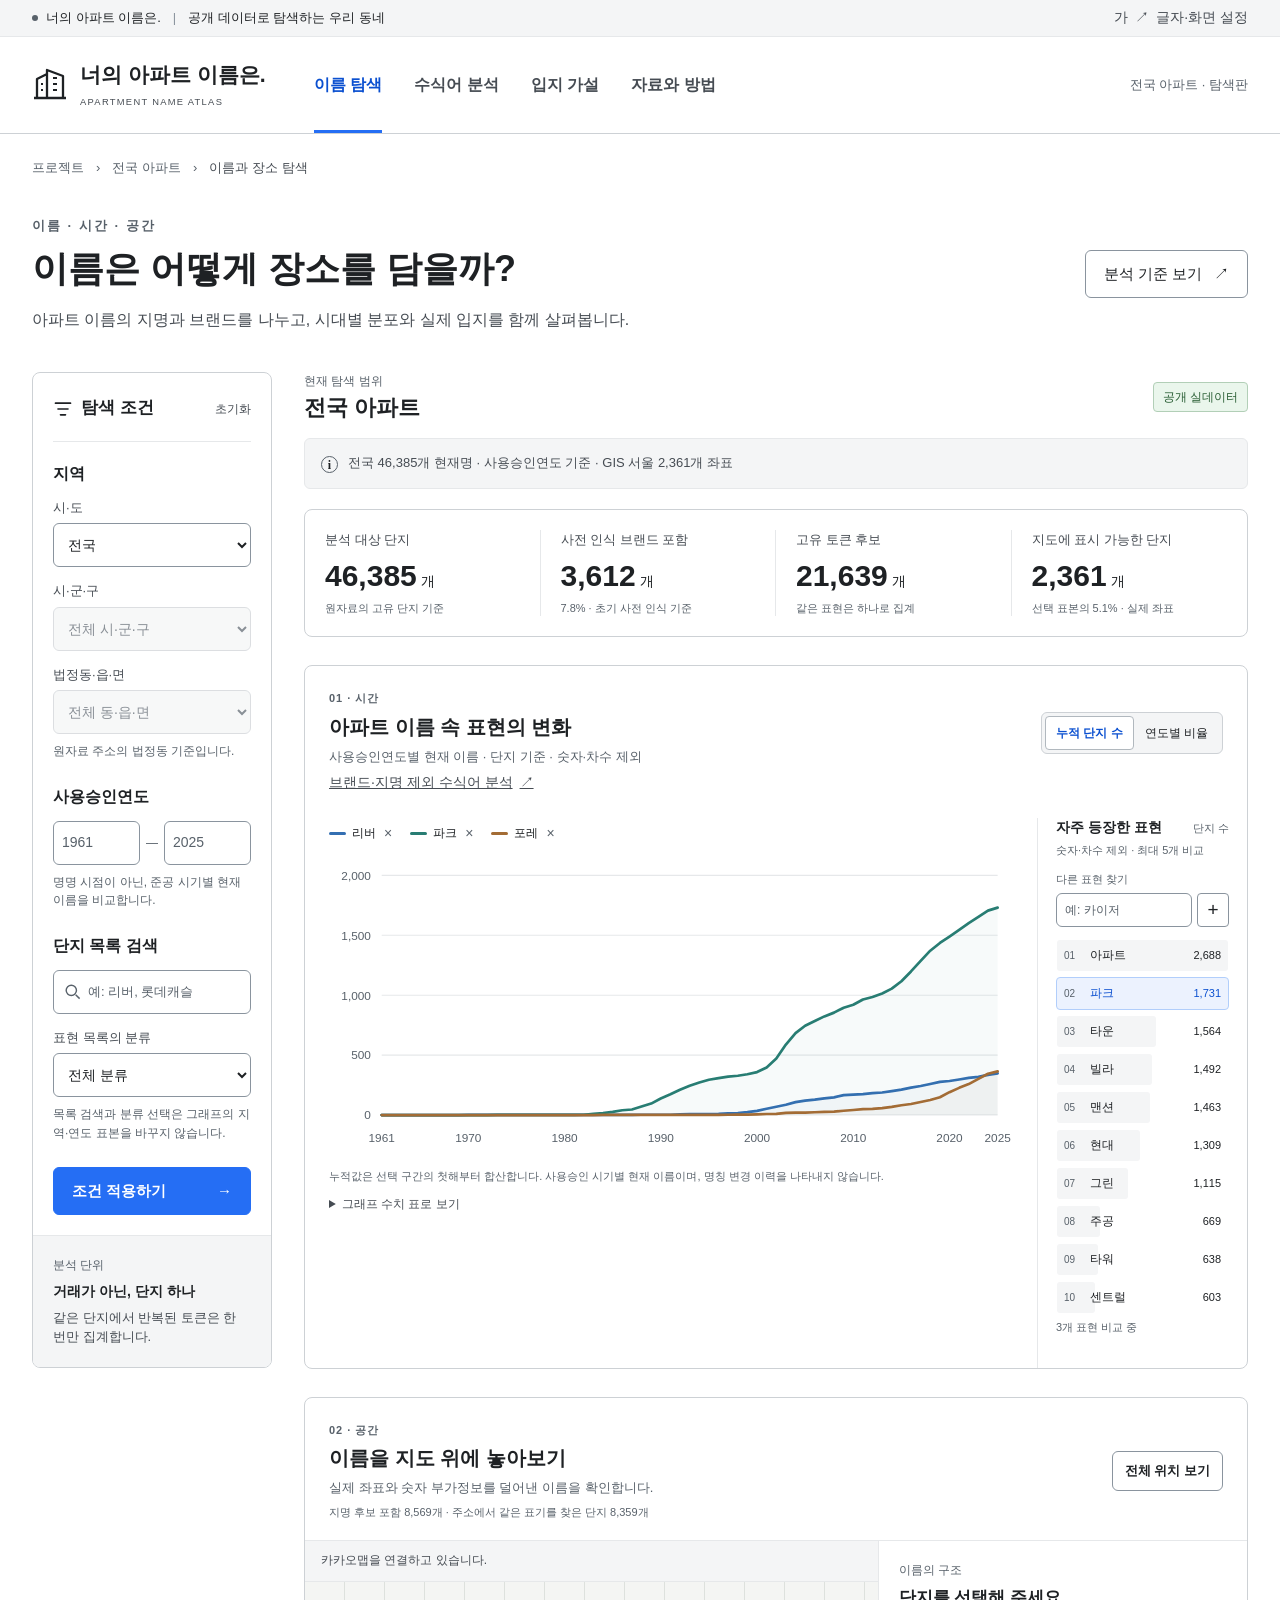
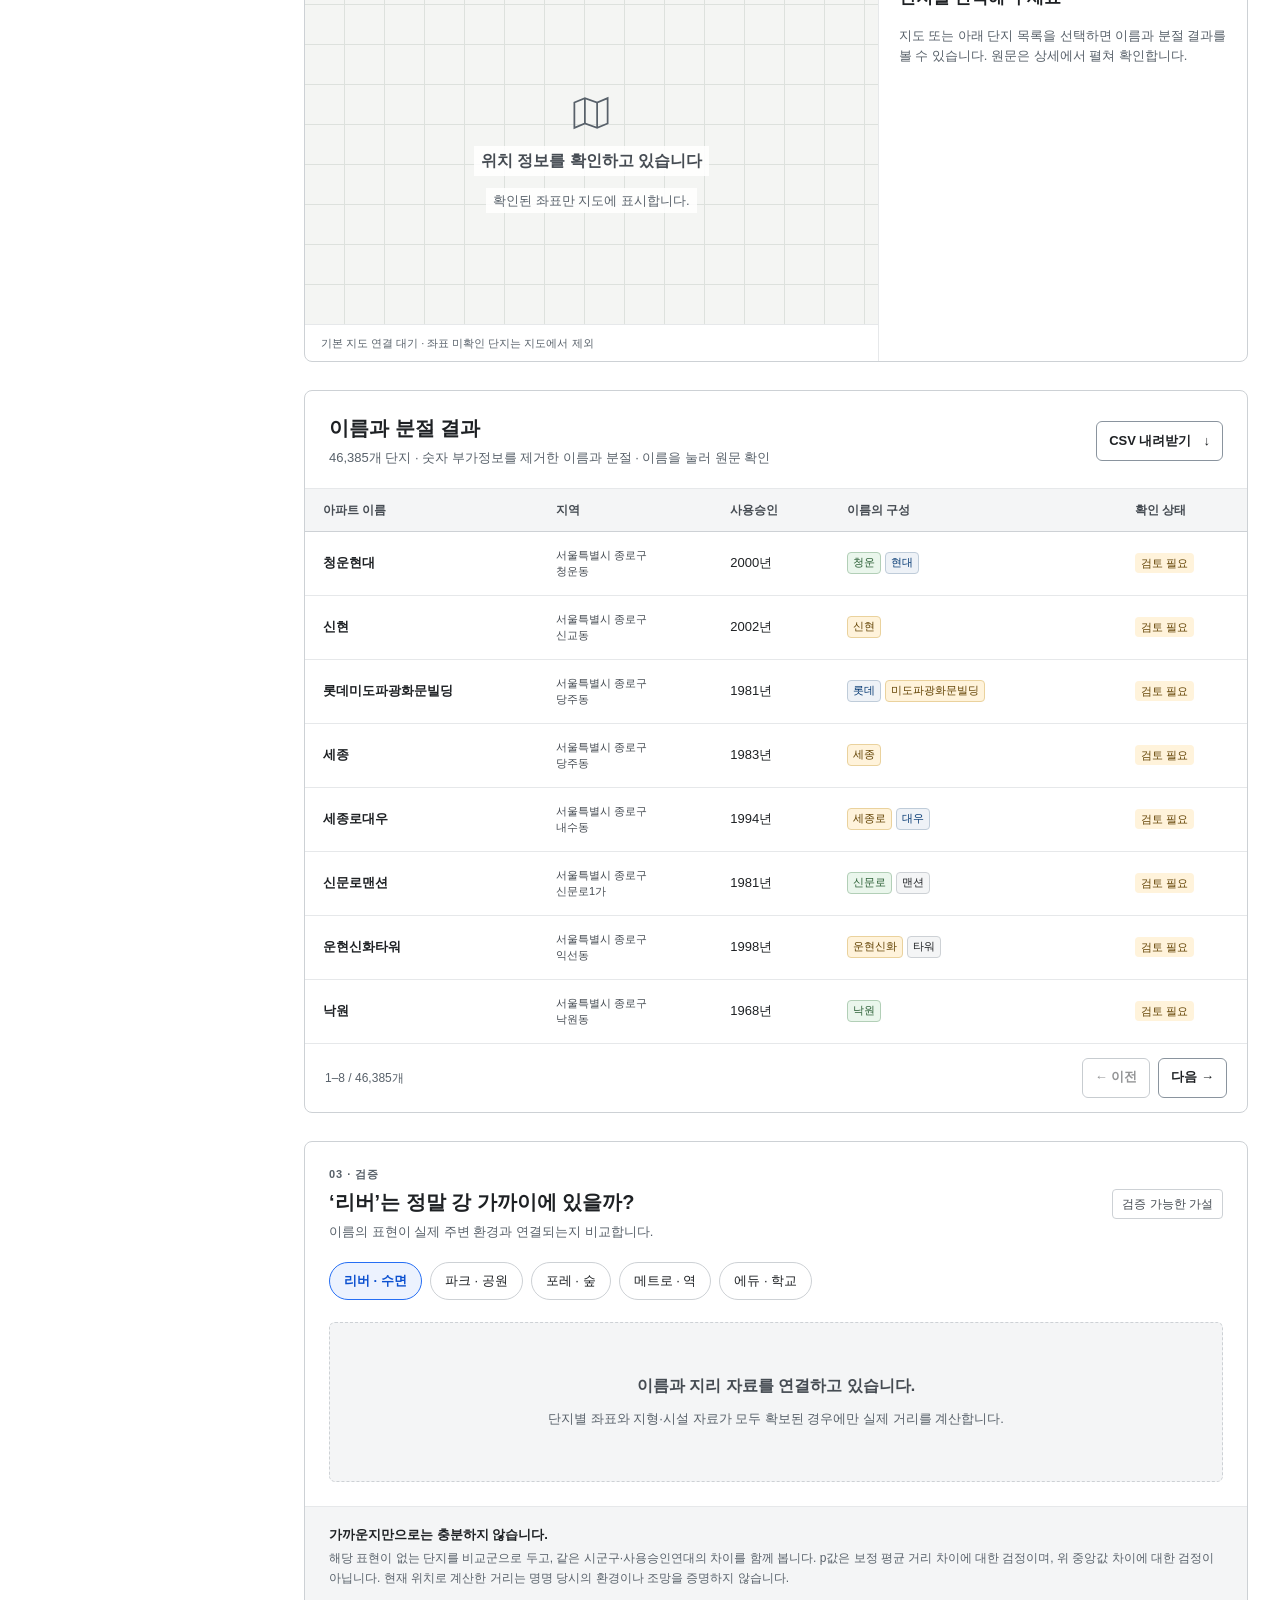
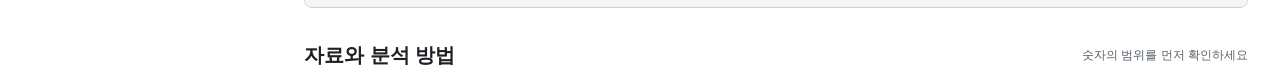
==== commit 399f4917: "Clean numeric building annotations from displayed apartment names" ====
--- a/index.html
+++ b/index.html
@@ -43,8 +43,8 @@
         <div id="data-notice" class="data-notice" role="status"><span class="info-symbol" aria-hidden="true">i</span><p>원자료와 분석 결과를 불러오고 있습니다.</p></div>
         <section class="metrics" aria-label="선택 범위 요약"><article><span>분석 대상 단지</span><strong id="metric-total">—</strong><small>원자료의 고유 단지 기준</small></article><article><span>사전 인식 브랜드 포함</span><strong id="metric-brand">—</strong><small id="metric-brand-note">이름 속 브랜드 사전 매칭</small></article><article><span>고유 토큰 후보</span><strong id="metric-tokens">—</strong><small>같은 표현은 하나로 집계</small></article><article><span>지도에 표시 가능한 단지</span><strong id="metric-geocoded">—</strong><small id="metric-geo-note">검증된 좌표가 있는 자료</small></article></section>
         <section class="panel trend-panel" aria-labelledby="trend-title"><div class="panel-heading"><div><p class="section-index">01 · 시간</p><h2 id="trend-title">아파트 이름 속 표현의 변화</h2><p>사용승인연도별 현재 이름 · 단지 기준 · 숫자·차수 제외</p><a class="text-button" href="./modifiers.html">브랜드·지명 제외 수식어 분석 <span aria-hidden="true">↗</span></a></div><div class="segmented-control" role="group" aria-label="그래프 지표"><button type="button" data-chart-mode="cumulative" aria-pressed="true">누적 단지 수</button><button type="button" data-chart-mode="share" aria-pressed="false">연도별 비율</button></div></div><div class="chart-layout"><div class="chart-main"><div id="chart-legend" class="chart-legend" aria-label="그래프 범례"></div><div id="trend-chart" class="chart-container"><div class="empty-state compact"><p>연도별 자료를 불러오고 있습니다.</p></div></div><p class="chart-note" id="chart-note">누적값은 선택 구간의 첫해부터 합산합니다. 명칭 변경 이력을 나타내지 않습니다.</p><details class="chart-data"><summary>그래프 수치 표로 보기</summary><div id="chart-table" class="table-scroll"></div></details></div><div class="ranking"><div class="ranking-heading"><h3>자주 등장한 표현</h3><span>단지 수</span></div><p class="field-help">숫자·차수 제외 · 최대 5개 비교</p><form id="token-form" class="token-search-form"><label for="token-search">다른 표현 찾기</label><div><input id="token-search" type="search" aria-describedby="token-selection-feedback" list="token-suggestions" autocomplete="off" placeholder="예: 카이저"><button type="submit" aria-label="입력한 표현을 그래프에 추가">+</button></div><datalist id="token-suggestions"></datalist></form><div id="token-ranking" class="ranking-list"></div><div id="token-selection-feedback" class="field-help" role="status"></div></div></div></section>
-        <section class="panel map-panel" aria-labelledby="map-title"><div class="panel-heading"><div><p class="section-index">02 · 공간</p><h2 id="map-title">이름을 지도 위에 놓아보기</h2><p>실제 좌표와 원문 이름을 함께 확인합니다.</p><p id="place-match-note"></p></div><button class="outline-button small" id="fit-map" type="button">전체 위치 보기</button></div><div class="map-layout"><div class="map-column"><div id="map-provider-status" class="map-provider-status" role="status">지도 설정을 확인하고 있습니다.</div><div id="map" tabindex="0" role="region" aria-label="아파트 위치 지도"><div class="map-placeholder"><svg viewBox="0 0 48 48" width="42" height="42" fill="none" aria-hidden="true"><path d="m5 12 12-5 14 5 12-5v29l-12 5-14-5-12 5V12Z" stroke="currentColor" stroke-width="2"/><path d="M17 7v29M31 12v29" stroke="currentColor" stroke-width="2"/></svg><strong>위치 정보를 확인하고 있습니다</strong><p>확인된 좌표만 지도에 표시합니다.</p></div></div><p id="map-note" class="map-note">기본 지도 연결 대기 · 좌표 미확인 단지는 지도에서 제외</p></div><aside class="name-detail" aria-labelledby="name-detail-title"><div class="detail-heading"><span class="small-label" id="detail-label">이름의 구조</span><h3 id="name-detail-title">단지를 선택해 주세요</h3></div><div id="detail-content"><p class="muted">지도 또는 아래 단지 목록을 선택하면 원문과 분절 결과를 확인할 수 있습니다.</p></div></aside></div></section>
-        <section class="panel apartments-panel" aria-labelledby="apartments-title"><div class="panel-heading"><div><h2 id="apartments-title">원문 이름과 분절 결과</h2><p id="table-description">분류 결과를 원자료와 대조할 수 있습니다.</p></div><button type="button" id="download-csv" class="outline-button small" disabled>CSV 내려받기 <span aria-hidden="true">↓</span></button></div><div class="table-scroll"><table class="apartments-table"><thead><tr><th scope="col">아파트 이름</th><th scope="col">지역</th><th scope="col">사용승인</th><th scope="col">이름의 구성</th><th scope="col">확인 상태</th></tr></thead><tbody id="apartments-body"><tr><td colspan="5" class="table-empty">단지 목록을 불러오고 있습니다.</td></tr></tbody></table></div><div class="pagination"><span id="pagination-info"></span><div><button class="outline-button small" id="prev-page" type="button" disabled>← 이전</button><button class="outline-button small" id="next-page" type="button" disabled>다음 →</button></div></div></section>
+        <section class="panel map-panel" aria-labelledby="map-title"><div class="panel-heading"><div><p class="section-index">02 · 공간</p><h2 id="map-title">이름을 지도 위에 놓아보기</h2><p>실제 좌표와 숫자 부가정보를 덜어낸 이름을 확인합니다.</p><p id="place-match-note"></p></div><button class="outline-button small" id="fit-map" type="button">전체 위치 보기</button></div><div class="map-layout"><div class="map-column"><div id="map-provider-status" class="map-provider-status" role="status">지도 설정을 확인하고 있습니다.</div><div id="map" tabindex="0" role="region" aria-label="아파트 위치 지도"><div class="map-placeholder"><svg viewBox="0 0 48 48" width="42" height="42" fill="none" aria-hidden="true"><path d="m5 12 12-5 14 5 12-5v29l-12 5-14-5-12 5V12Z" stroke="currentColor" stroke-width="2"/><path d="M17 7v29M31 12v29" stroke="currentColor" stroke-width="2"/></svg><strong>위치 정보를 확인하고 있습니다</strong><p>확인된 좌표만 지도에 표시합니다.</p></div></div><p id="map-note" class="map-note">기본 지도 연결 대기 · 좌표 미확인 단지는 지도에서 제외</p></div><aside class="name-detail" aria-labelledby="name-detail-title"><div class="detail-heading"><span class="small-label" id="detail-label">이름의 구조</span><h3 id="name-detail-title">단지를 선택해 주세요</h3></div><div id="detail-content"><p class="muted">지도 또는 아래 단지 목록을 선택하면 이름과 분절 결과를 볼 수 있습니다. 원문은 상세에서 펼쳐 확인합니다.</p></div></aside></div></section>
+        <section class="panel apartments-panel" aria-labelledby="apartments-title"><div class="panel-heading"><div><h2 id="apartments-title">이름과 분절 결과</h2><p id="table-description">동번호·차수·숫자 부가정보를 제거한 표기입니다. 원문은 상세에서 확인할 수 있습니다.</p></div><button type="button" id="download-csv" class="outline-button small" disabled>CSV 내려받기 <span aria-hidden="true">↓</span></button></div><div class="table-scroll"><table class="apartments-table"><thead><tr><th scope="col">아파트 이름</th><th scope="col">지역</th><th scope="col">사용승인</th><th scope="col">이름의 구성</th><th scope="col">확인 상태</th></tr></thead><tbody id="apartments-body"><tr><td colspan="5" class="table-empty">단지 목록을 불러오고 있습니다.</td></tr></tbody></table></div><div class="pagination"><span id="pagination-info"></span><div><button class="outline-button small" id="prev-page" type="button" disabled>← 이전</button><button class="outline-button small" id="next-page" type="button" disabled>다음 →</button></div></div></section>
         <section id="geography" class="panel geography-panel" aria-labelledby="geography-title"><div class="panel-heading"><div><p class="section-index">03 · 검증</p><h2 id="geography-title">‘리버’는 정말 강 가까이에 있을까?</h2><p>이름의 표현이 실제 주변 환경과 연결되는지 비교합니다.</p></div><span class="neutral-badge">검증 가능한 가설</span></div><div id="hypothesis-tabs" class="hypothesis-tabs" role="group" aria-label="입지 가설 선택"><button type="button" data-hypothesis="river" aria-pressed="true">리버 · 수면</button><button type="button" data-hypothesis="park" aria-pressed="false">파크 · 공원</button><button type="button" data-hypothesis="forest" aria-pressed="false">포레 · 숲</button><button type="button" data-hypothesis="metro" aria-pressed="false">메트로 · 역</button><button type="button" data-hypothesis="school" aria-pressed="false">에듀 · 학교</button></div><div id="hypothesis-content" class="hypothesis-content"><div class="empty-state"><strong>이름과 지리 자료를 연결하고 있습니다.</strong><p>단지별 좌표와 지형·시설 자료가 모두 확보된 경우에만 실제 거리를 계산합니다.</p></div></div><div class="method-callout"><strong>가까운지만으로는 충분하지 않습니다.</strong><p>해당 표현이 없는 단지를 비교군으로 두고, 같은 시군구·사용승인연대의 차이를 함께 봅니다. p값은 보정 평균 거리 차이에 대한 검정이며, 위 중앙값 차이에 대한 검정이 아닙니다. 현재 위치로 계산한 거리는 명명 당시의 환경이나 조망을 증명하지 않습니다.</p></div></section>
         <section id="methodology" class="methodology" aria-labelledby="method-title"><div class="method-title"><h2 id="method-title">자료와 분석 방법</h2><span class="small-label">숫자의 범위를 먼저 확인하세요</span></div><details open><summary>어떤 아파트와 시기를 비교하나요?</summary><div class="details-body"><p id="source-description">원자료에 수록된 전국 아파트를 대상으로 합니다. 소규모 단지, 철거된 단지 등은 누락될 수 있으므로 전체 아파트의 전수조사로 해석하지 않습니다.</p><p>그래프의 시간축은 <strong>사용승인연도</strong>입니다. 1990년 준공 단지의 현재 이름에서 발견한 표현이 1990년에도 사용되었다고 단정할 수 없습니다. 실제 개명 역사는 별도 이력 자료가 필요합니다.</p><div id="source-links" class="source-links"></div><div id="data-warnings" class="data-warnings"></div></div></details><details><summary>지명·브랜드·나머지 명칭을 어떻게 구분하나요?</summary><div class="details-body"><p>긴 브랜드 명칭을 우선 보존하고, 주소와 지역명 사전을 대조해 지명 후보를 찾습니다. 한 이름에 여러 브랜드를 허용합니다. 자연 표현, 기타 수식어, 주거 유형과 미분류 문자열도 별도로 남깁니다.</p><p><strong>롯데캐슬과 카이저는 각각 브랜드</strong>입니다. 롯데는 기업·그룹 관계로 연결하고 롯데캐슬 내부에서 표면 토큰으로 중복 집계하지 않습니다. 분류는 탐색용 사전 매칭이며 수동 검토가 필요한 후보를 함께 표시합니다.</p></div></details><details><summary>누적 그래프와 입지 비교는 어떻게 읽나요?</summary><div class="details-body"><p>누적 단지 수는 선택한 연도 구간의 첫해부터 해당 표현을 포함한 고유 단지를 합산합니다. 연도별 비율은 같은 해 사용승인된 유효 단지를 분모로 계산합니다. 여러 표현이 공존하므로 토큰 비율의 합은 100%를 넘을 수 있습니다.</p><p>입지는 단지의 실제 좌표에서 대상 지형·시설까지 측정한 거리로 비교합니다. 출처가 확인되지 않거나 누락된 값은 추정해 채우지 않습니다. 지리적 연관성은 작명 의도, 주택 가격 효과, 실제 조망과 구분합니다.</p></div></details></section>
       </div>
